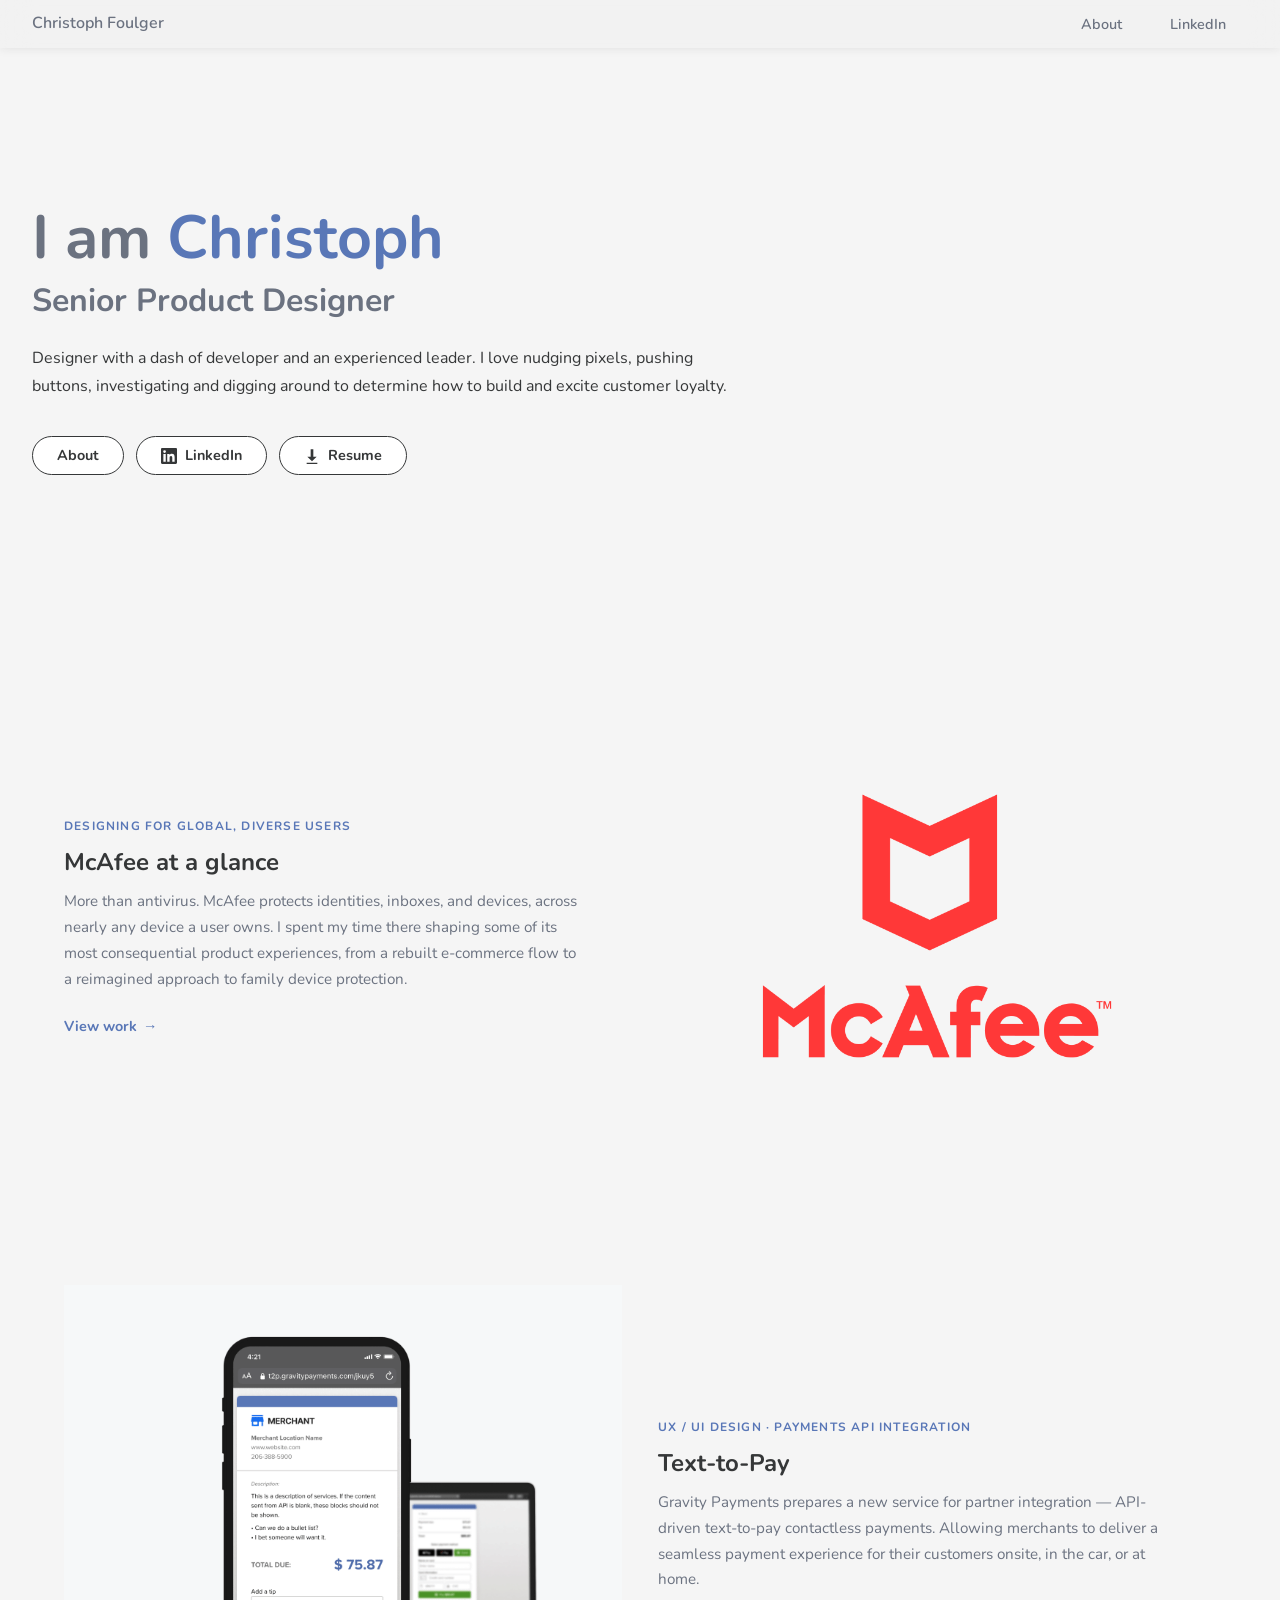
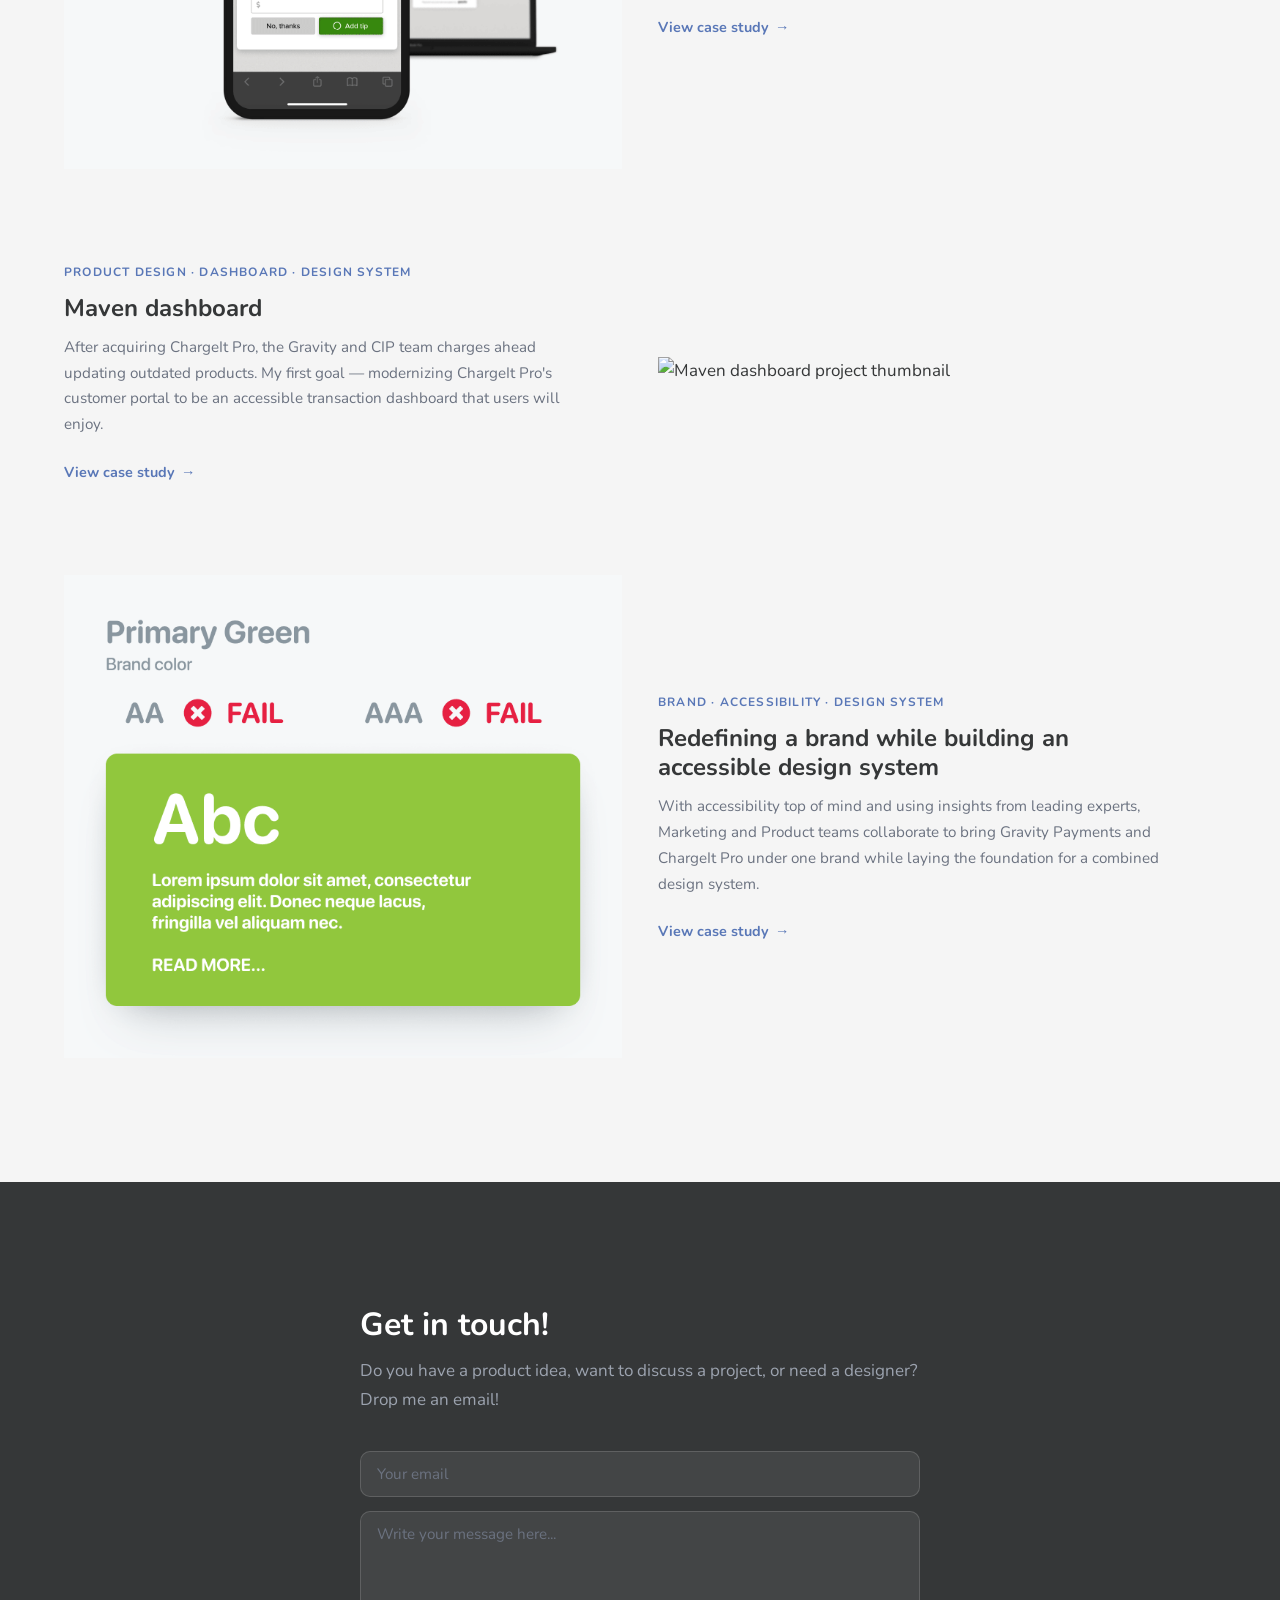
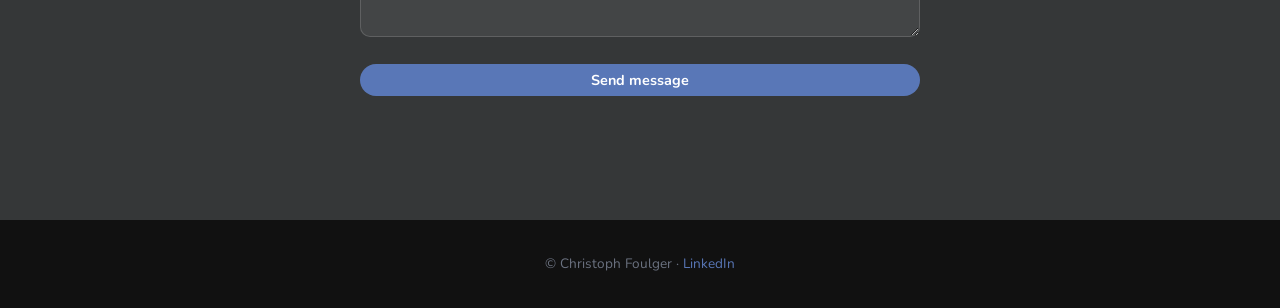
==== index.html @ 6a0bfcf5 "sdfaf" ====
<!DOCTYPE html>
<html lang="en">
<head>
  <meta charset="UTF-8" />
  <meta name="viewport" content="width=device-width, initial-scale=1.0" />
  <title>Christoph Foulger — Senior Product Designer</title>
  <meta name="description" content="Portfolio of Christoph Foulger, Senior Product Designer. Designer with a dash of developer and an experienced leader." />
  <meta property="og:type" content="article">
  <meta property="og:title" content="Portfolio of Christoph Foulger, Senior Product Designer.">
  <meta property="og:site_name" content="Christoph Foulger - Senior Product Designer">
  <meta property="og:description" content="Portfolio of Christoph Foulger, Senior Product Designer. Designer with a dash of developer and an experienced leader.">
  <meta property="og:image" content="https://iamchristoph.com/assets/images/open-graph-image.png">
  <meta property="og:url" content="https://iamchristoph.com/text-to-pay.html">
  <meta name="twitter:card" content="summary_large_image">
  <meta name="twitter:title" content="Christoph Foulger - Senior Product Designer">
  <meta name="twitter:description" content="Portfolio of Christoph Foulger, Senior Product Designer. Designer with a dash of developer and an experienced leader.">
  <meta name="twitter:image" content="https://iamchristoph.com/assets/images/open-graph-image.png">
  <link rel="icon" type="image/png" href="favicon.png" sizes="64x64">
  <link rel="apple-touch-icon" href="favicon.png" sizes="180x180">
  <link rel="stylesheet" href="assets/css/style.css?v=1.5" />
</head>
<body>

  <!-- Nav -->
  <nav>
    <div class="nav-inner">
      <a class="nav-logo" href="index.html">Christoph Foulger</a>
      <div class="nav-links">
        <a href="about.html">About</a>
        <a href="https://www.linkedin.com/in/christophfoulger/" target="_blank">LinkedIn</a>
      </div>
    </div>
  </nav>

  <!-- Hero -->
  <section class="hero">
    <h1>I am <span class="highlight">Christoph</span></h1>
    <h2>Senior Product Designer</h2>
    <p>Designer with a dash of developer and an experienced leader. I love nudging pixels, pushing buttons, investigating and digging around to determine how to build and excite customer loyalty.</p>
    <div class="hero-ctas">
      <a href="about.html" class="btn btn-secondary">
        <!-- <svg width="16" height="16" viewBox="0 0 24 24" fill="currentColor"><path d="M16,7 A4,4 0 1,1 8,7 A4,4 0 1,1 16,7 Z M4,22 V18 C4,13.5 7.5,11 12,11 C16.5,11 20,13.5 20,18 V22 Z"/></svg> -->
        About
      </a>
      <a href="https://www.linkedin.com/in/christophfoulger/" target="_blank" class="btn btn-secondary">
        <svg width="16" height="16" viewBox="0 0 24 24" fill="currentColor"><path d="M20.447 20.452h-3.554v-5.569c0-1.328-.027-3.037-1.852-3.037-1.853 0-2.136 1.445-2.136 2.939v5.667H9.351V9h3.414v1.561h.046c.477-.9 1.637-1.85 3.37-1.85 3.601 0 4.267 2.37 4.267 5.455v6.286zM5.337 7.433a2.062 2.062 0 0 1-2.063-2.065 2.064 2.064 0 1 1 2.063 2.065zm1.782 13.019H3.555V9h3.564v11.452zM22.225 0H1.771C.792 0 0 .774 0 1.729v20.542C0 23.227.792 24 1.771 24h20.451C23.2 24 24 23.227 24 22.271V1.729C24 .774 23.2 0 22.222 0h.003z"/></svg>
        LinkedIn
      </a>
      <a href="Christoph_Foulger_Resume.pdf" target="_blank" class="btn btn-secondary hidden">
        <svg width="16" height="16" viewBox="0 0 24 24" fill="currentColor"><path d="M10,2 H14 V13 H19 L12,20 L5,13 H10 Z M4,22 H20 V24 H4 Z"/></svg>
        Resume
      </a>
    </div>
  </section>

  <!-- Projects -->
  <section class="projects-section">
    <div class="projects-grid">

      <!-- Project 0: McAfee at a glance -->
      <a class="project-card reverse" href="at-mcafee.html">
        <div class="project-card-image">
          <img src="assets/images/home/thumb-at-mcafee.png" alt="McAfee at a glance thumbnail" loading="lazy" />
        </div>
        <div class="project-card-body">
          <span class="project-tag">Designing for Global, Diverse Users</span>
          <h3>McAfee at a glance</h3>
          <p>More than antivirus. McAfee protects identities, inboxes, and devices, across nearly any device a user owns. I spent my time there shaping some of its most consequential product experiences, from a rebuilt e-commerce flow to a reimagined approach to family device protection.</p>
          <span class="project-link">View work</span>
        </div>
      </a>

      <!-- Project 1: Text-to-Pay -->
      <a class="project-card" href="text-to-pay.html">
        <div class="project-card-image">
          <img src="assets/images/home/thumb-text-to-pay.gif" alt="Text-to-Pay project thumbnail" loading="lazy" />
        </div>
        <div class="project-card-body">
          <span class="project-tag">UX / UI Design · Payments API Integration</span>
          <h3>Text-to-Pay</h3>
          <p>Gravity Payments prepares a new service for partner integration — API-driven text-to-pay contactless payments. Allowing merchants to deliver a seamless payment experience for their customers onsite, in the car, or at home.</p>
          <span class="project-link">View case study</span>
        </div>
      </a>

      <!-- Project 2: Maven dashboard -->
      <a class="project-card reverse" href="maven.html">
        <div class="project-card-image">
          <img src="assets/images/home/thumb-maven.gif" alt="Maven dashboard project thumbnail" loading="lazy" />
        </div>
        <div class="project-card-body">
          <span class="project-tag">Product Design · Dashboard · Design System</span>
          <h3>Maven dashboard</h3>
          <p>After acquiring ChargeIt Pro, the Gravity and CIP team charges ahead updating outdated products. My first goal — modernizing ChargeIt Pro's customer portal to be an accessible transaction dashboard that users will enjoy.</p>
          <span class="project-link">View case study</span>
        </div>
      </a>

      <!-- Project 3: Redefining a brand -->
      <a class="project-card" href="brand.html">
        <div class="project-card-image">
          <img src="assets/images/home/thumb-brand.gif" alt="Brand and design system project thumbnail" loading="lazy" />
        </div>
        <div class="project-card-body">
          <span class="project-tag">Brand · Accessibility · Design System</span>
          <h3>Redefining a brand while building an accessible design system</h3>
          <p>With accessibility top of mind and using insights from leading experts, Marketing and Product teams collaborate to bring Gravity Payments and ChargeIt Pro under one brand while laying the foundation for a combined design system.</p>
          <span class="project-link">View case study</span>
        </div>
      </a>

    </div>
  </section>

  <!-- Contact -->
  <section class="contact-section">
    <div class="contact-inner">
      <h2>Get in touch!</h2>
      <p>Do you have a product idea, want to discuss a project, or need a designer? Drop me an email!</p>
      <form class="contact-form" action="https://formspree.io/f/xeevgpro" method="POST">
        <label>
          <input type="email" name="email" placeholder="Your email" required>
        </label>
        <label>
          <textarea name="message" placeholder="Write your message here..." rows="5" required></textarea>
        </label>
        <button type="submit" class="btn btn-primary full-width">Send message</button>
      </form>
    </div>
  </section>

  <!-- Footer -->
  <footer>
    <p>© Christoph Foulger · <a href="https://www.linkedin.com/in/christophfoulger/" target="_blank">LinkedIn</a></p>
  </footer>

  <script src="assets/zoom.js"></script>
</body>
</html>
---- assets/css/style.css ----
/* ============================================
   Christoph Foulger — Portfolio Static Site
   Clean custom design for GitHub Pages
   ============================================ */

/* --- Google Fonts --- */
@import url('https://fonts.googleapis.com/css2?family=Nunito:wght@300;400;600;700;800&family=PT+Serif:ital,wght@0,400;0,700;1,400&display=swap');

/* --- CSS Variables --- */
:root {
  --blue: #5977B7;
  --blue-dark: #3d5a98;
  --text: #353738;
  --text-light: #6b7280;
  --bg: #f0f0f0aa;
  --white: #ffffff;
  --border: #e5e7eb;
  --card-bg: #f6f8f9;
  --heading-font: 'Nunito', sans-serif;
  --body-font: 'Nunito', 'SF Pro Rounded', sans-serif;
  --max-width: 1280px;
  --section-gap: 124px;
  --radius: 12px;
}

/* --- Reset & Base --- */
*, *::before, *::after { box-sizing: border-box; margin: 0; padding: 0; }

html { scroll-behavior: smooth; }

body {
  font-family: var(--body-font);
  color: var(--text);
  background: var(--bg);
  font-size: 17px;
  line-height: 1.7;
}

img { max-width: 100%; height: auto; display: block; }
a { color: var(--blue); text-decoration: none; }
a:hover { text-decoration: underline; }
.no-word-break { white-space: nowrap; }

/* --- Typography --- */
h1, h2, h3, h4, h5 {
  font-family: var(--heading-font);
  font-weight: 700;
  line-height: 1.2;
  color: var(--text-light);
}

/* --- Layout --- */
.container {
  max-width: var(--max-width);
  margin: 0 auto;
  padding: 0 32px;
}

/* --- Nav --- */
nav {
  position: sticky;
  top: 0;
  z-index: 100;
  background: var(--bg);
  backdrop-filter: blur(16px);
  padding: 0 32px;
  box-shadow: 0 0 10px 0 rgb(42 42 42 / 0.1);
}
.nav-inner {
  max-width: var(--max-width);
  margin: 0 auto;
  display: flex;
  align-items: center;
  justify-content: space-between;
  height: 48px;
}
.nav-logo {
  font-family: var(--heading-font);
  font-weight: 600;
  font-size: 1rem;
  color: var(--text-light);
}
.nav-logo span { color: var(--blue); }
.nav-links { display: flex; align-items: center; gap: 4px; }
.nav-links a {
  align-items: center;
  font-family: var(--heading-font);
  font-size: 0.9rem;
  font-weight: 600;
  color: var(--text-light);
  padding: 6px 22px;
  border-radius: 99px;
  transition: color 0.2s, background 0.2s;
}
.nav-links a:hover { color: var(--white); background: var(--blue); text-decoration: none; }
.nav-links a.active { color: var(--blue); }
.nav-links a.active:hover { color: var(--white); }
.nav-links a.btn-outline {
  border: 1px solid var(--blue);
  color: var(--blue);
  border-radius: 99px;
  padding: 5px 16px;
}
.nav-links a.btn-outline:hover { background: var(--blue); color: var(--white); }


/* --- Hero Section (Home) --- */
.hero {
  padding: 156px 32px;
  max-width: var(--max-width);
  margin: 0 auto;
}
.hero-eyebrow {
  font-family: var(--heading-font);
  font-size: 1rem;
  font-weight: 700;
  color: var(--blue);
  text-transform: uppercase;
  margin-bottom: 16px;
}
.hero h1 {
  font-size: clamp(2.4rem, 5vw, 3.8rem);
  font-weight: 700;
  color: var(--text-light);
  margin-bottom: 8px;
  line-height: 1.15;
}
.hero h1 .highlight { color: var(--blue); }
.hero h2 {
  font-size: clamp(1.4rem, 3vw, 2rem);
  font-weight: 700;
  color: var(--text-light);
  margin-bottom: 24px;
}
.hero .subtitle {
  font-size: 1rem;
  font-weight: 300;
  color: var(--text-light);
  max-width: 720px;
  line-height: 1.75;
  margin-bottom: 36px;
}
.hero p {
  font-size: 1rem;
  color: var(--text);
  max-width: 720px;
  line-height: 1.75;
  margin-bottom: 36px;
}
.hero-ctas { display: flex; align-items: center; gap: 12px; flex-wrap: wrap; }
.btn {
  display: inline-flex;
  align-items: center;
  gap: 8px;
  font-family: var(--heading-font);
  font-weight: 700;
  font-size: 0.9rem;
  padding: 6px 24px;
  border-radius: 99px;
  transition: all 0.2s;
  text-decoration: none;
  cursor: pointer;
}
button.btn { border: none; }
.btn-primary { background: var(--blue); color: white; }
.btn-primary:hover { background: var(--blue-dark); color: white; text-decoration: none; }
.btn-secondary {
  border: 1px solid var(--text);
  color: var(--text);
  background: var(--white);
}
.btn-secondary:hover { background: var(--blue); border-color: var(--blue); color: white; text-decoration: none; }
.full-width { min-width: 100%; justify-content: center; }

/* --- Project Cards (Home) --- */
.projects-section { padding: 0 32px var(--section-gap); }
.projects-grid {
  max-width: var(--max-width);
  margin: 0 auto;
  padding: 0 32px;
  display: flex;
  flex-direction: column;
  gap: 64px;
}
.project-card {
  display: grid;
  grid-template-columns: 1fr 1fr;
  gap: 36px;
  align-items: center;
  text-decoration: none;
  color: inherit;
}
.project-card:hover {
  text-decoration: none;
}
.project-card.reverse { direction: rtl; }
.project-card.reverse > * { direction: ltr; }
.project-card-image { overflow: hidden; }
.project-card-image img {
  width: 100%;
  height: 100%;
  max-width: 600px;
  object-fit: cover;
  transition: transform 0.4s;
}
.project-card:hover .project-card-image img { transform: scale(1.07); }
.project-card-body { 
  padding: 24px 40px 24px 0;
  min-height: 100%;
  align-content: center;
}
.project-tag {
  display: inline-block;
  font-family: var(--heading-font);
  font-size: 0.75rem;
  font-weight: 700;
  letter-spacing: 0.1em;
  text-transform: uppercase;
  color: var(--blue);
  margin-bottom: 12px;
}
.project-card-body h3 {
  font-size: 1.5rem;
  margin-bottom: 12px;
  color: var(--text);
}
.project-card-body p {
  color: var(--text-light);
  font-size: 0.95rem;
  line-height: 1.7;
  margin-bottom: 20px;
}
.project-link {
  font-family: var(--heading-font);
  font-size: 0.9rem;
  font-weight: 700;
  color: var(--blue);
  display: inline-flex;
  align-items: center;
  gap: 6px;
}
.project-link::after { content: '→'; }


/* --- Contact Section (Home) --- */
.contact-section {
  background: var(--text);
  color: white;
  padding: var(--section-gap) 32px;
}
.contact-inner {
  max-width: 560px;
  margin: 0 auto;
}
.contact-inner h2 {
  font-family: var(--heading-font);
  font-size: 2rem;
  color: white;
  margin-bottom: 12px;
}
.contact-inner p { color: #9ca3af; margin-bottom: 36px; }
.contact-form { display: flex; flex-direction: column; gap: 14px; text-align: left; }
.contact-form input,
.contact-form textarea {
  width: 100%;
  padding: 12px 16px;
  background: rgba(255,255,255,0.07);
  border: 1.5px solid rgba(255,255,255,0.15);
  border-radius: 10px;
  color: white;
  font-family: var(--body-font);
  font-size: 0.95rem;
  transition: border-color 0.2s;
}
.contact-form input::placeholder,
.contact-form textarea::placeholder { color: #6b7280; }
.contact-form input:focus,
.contact-form textarea:focus {
  outline: none;
  border-color: var(--blue);
}
.contact-form textarea { resize: vertical; min-height: 120px; }
.contact-form .btn-primary { align-self: flex-start; margin-top: 4px; }

/* --- Footer --- */
footer {
  background: #111;
  padding: 32px;
  text-align: center;
}
footer p {
  font-family: var(--heading-font);
  font-size: 0.85rem;
  color: #6b7280;
}
footer a { color: var(--blue); }

/* --- About Page --- */
.about-hero {
  padding: 64px 32px 64px;
  max-width: var(--max-width);
  margin: 0 auto;
  display: grid;
  grid-template-columns: 1fr 3fr;
  gap: 24px;
  align-items: start;
}
.about-avatar img {
  width: 200px;
  height: 200px;
  border-radius: 16px;
  object-fit: cover;
}
.about-content h1 {
  font-size: clamp(2rem, 4vw, 3rem);
  font-weight: 700;
  margin-bottom: 8px;
}
.about-content h1 .highlight { color: var(--blue); }
.about-content h2 {
  font-size: 1.3rem;
  font-weight: 700;
  color: var(--text-light);
  margin-bottom: 24px;
}
.about-content p {
  color: var(--text);
  margin-bottom: 16px;
  font-size: 1rem;
}
.about-ctas { display: flex; gap: 12px; margin-top: 28px; flex-wrap: wrap; }
.about-ul {
  list-style: none;
}
.about-ul li { 
  padding: 8px 0; 
  border-bottom: 1px solid var(--border); 
  font-size: 0.95rem; 
  color: var(--text);
}
.about-ul li:last-of-type { 
  border-bottom: none;
}



/* --- Case Study / Project Pages --- */
.case-hero {
  padding: 80px 32px 60px;
  overflow: hidden;
  background-position: 50%;
  background-size: cover;
  background-color: var(--text);
}
.light.case-hero {
  background-color: var(--bg);
}
.case-hero-inner {
  max-width: var(--max-width);
  margin: 0 auto;
}
.breadcrumb {
  font-family: var(--heading-font);
  font-size: 0.85rem;
  color: var(--white);
  margin-bottom: 24px;
}
.light .breadcrumb {
  color: var(--text);
}
.breadcrumb a { color: var(--white); }
.light .breadcrumb a { color: var(--text); }
.breadcrumb a:hover { color: var(--blue); }
.breadcrumb span { margin: 0 6px; }
.case-hero h1 {
  font-size: clamp(2rem, 4vw, 3rem);
  font-weight: 700;
  color: var(--blue);
  max-width: 600px;
  margin-bottom: 16px;
}
.case-hero h1.white {
  color: var(--blue);
}
.case-hero .subtitle {
  font-size: 1.15rem;
  font-weight: 300;
  color: var(--white);
  max-width: 600px;
  line-height: 1.75;
  margin-bottom: 72px;
}
.light.case-hero .subtitle {
  color: var(--text);
}
.case-meta {
  display: grid;
  grid-template-columns: repeat(auto-fit, minmax(160px, 1fr));
  max-width: 900px;
  gap: 20px;
  padding: 28px;
  margin-top: 36px;
  background: var(--bg);
  backdrop-filter: blur(16px);
  border: 1px solid var(--border);
  border-radius: 12px;
  box-shadow: 0 2px 16px rgba(0, 0, 0, 0.06);
}
.meta-item label {
  display: block;
  font-family: var(--heading-font);
  font-size: 0.72rem;
  font-weight: 700;
  letter-spacing: 0.1em;
  text-transform: uppercase;
  color: var(--blue);
  margin-bottom: 4px;
}
.meta-item p {
  font-size: 0.9rem;
  color: var(--text);
  line-height: 1.5;
}

/* --- Case Study Body --- */
.case-body {
  max-width: var(--max-width);
  margin: 0 auto;
  padding: 64px 32px 32px;
  background-color: var(--white);
}
.case-section { margin-bottom: var(--section-gap); }
.section-label {
  display: inline-block;
  font-family: var(--heading-font);
  font-size: 1.5rem;
  font-weight: 700;
  letter-spacing: 0.05em;
  line-height: 1.625;
  text-transform: uppercase;
  color: var(--blue);
  margin-bottom: 36px;
  border-bottom: 3px solid var(--blue);
}
.section-label.small {
  font-size: 1.25rem;
  letter-spacing: 0;
}
.case-section h2 {
  font-size: 1.6rem;
  color: var(--text);
  margin-bottom: 16px;
}
.case-section h3 {
  font-size: 1.25rem;
  margin-bottom: 12px;
  color: var(--text);
}
.case-section p {
  color: var(--text);
  margin-bottom: 16px;
  max-width: 960px;
  font-size: 1rem;
  line-height: 1.5;
}
.case-section p.caption {
  font-size: .8rem;
  text-align: center;
  margin-top: 12px;
}
.case-section ul, .case-section ol {
  margin: 0 0 16px 20px;
  max-width: 960px;
  color: var(--text);
  font-size: 1rem;
  line-height: 1.5;
}
.case-section ul li, .case-section ol li { margin-bottom: 6px; }


/* --- Process steps + Outcome stats --- */
.process-steps, .stats-row {
  display: flex;
  margin: 16px 0;
  border: 1px solid var(--border);
  border-radius: 10px;
  box-shadow: 0 2px 16px rgba(0, 0, 0, 0.06);
  overflow: hidden;
}
.process-step, .stat-item {
  flex: 1;
  min-width: 100px;
  text-align: center;
  padding: 24px 12px;
  background: var(--bg);
  font-family: var(--heading-font);
  font-size: 0.85rem;
  font-weight: 700;
  color: var(--text);
}
.process-step {
  border-right: 2px solid var(--border);
}
.process-step .step-num, .stat-item .stat-number {
 font-family: var(--heading-font);
 font-size: 1.6rem;
 font-weight: 900;
 color: var(--blue);
 display: block;
 line-height: 1;
 margin-bottom: 8px;
}
.process-step .process-label, .stat-item .stat-label {
 color: var(--text-light);
 font-family: var(--heading-font);
}
.process-step:last-child { border-right: none; }
.process-step.active { background: var(--blue); color: white; }
.process-step.active .step-num { color: rgba(255,255,255,0.7); }

/* --- Next projects (footer nav in case studies) --- */
.more-work {
  background: var(--white);
  border-top: 1px solid var(--border);
  padding: 32px;
}
.more-work-inner {
  max-width: var(--max-width);
  margin: 0 auto;
}
.more-work h2 {
  font-family: var(--heading-font);
  font-size: 1rem;
  letter-spacing: 0.1rem;
  text-transform: uppercase;
  color: var(--text-light);
  margin-bottom: 24px;
}
.more-work-links {
  display: flex;
  gap: 16px;
  flex-wrap: wrap;
}
.more-work-links a {
  font-family: var(--heading-font);
  font-weight: 700;
  font-size: 1rem;
  color: var(--blue);
  padding: 12px 24px;
  border: 1px solid var(--blue);
  border-radius: 99px;
  transition: all 0.2s;
}
.more-work-links a:hover { background: var(--blue); color: white; text-decoration: none; }

/* --- Highlight box --- */
.highlight-box {
  position: relative;
  background: #e8f4ff;
  border-left: 8px solid var(--blue);
  padding: 20px 24px 20px 64px; /* room for the icon on the left */
  border-radius: 0 8px 8px 0;
  margin: 24px 0;
}
.highlight-box p { color: var(--text); margin: 0; }

.highlight-box::before {
  content: "";
  position: absolute;
  top: 20px;
  left: 24px;
  width: 24px;
  height: 24px;
  background-color: var(--blue);
  -webkit-mask-image: url("data:image/svg+xml,%3Csvg xmlns='http://www.w3.org/2000/svg' viewBox='0 0 24 24'%3E%3Cpath fill-rule='evenodd' d='M1,12 A11,11 0 1,0 23,12 A11,11 0 1,0 1,12 Z M10.5,6.75 A1.5,1.5 0 1,0 13.5,6.75 A1.5,1.5 0 1,0 10.5,6.75 Z M10.75,10 H13.25 V17 H10.75 Z'/%3E%3C/svg%3E");
  mask-image: url("data:image/svg+xml,%3Csvg xmlns='http://www.w3.org/2000/svg' viewBox='0 0 24 24'%3E%3Cpath fill-rule='evenodd' d='M1,12 A11,11 0 1,0 23,12 A11,11 0 1,0 1,12 Z M10.5,6.75 A1.5,1.5 0 1,0 13.5,6.75 A1.5,1.5 0 1,0 10.5,6.75 Z M10.75,10 H13.25 V17 H10.75 Z'/%3E%3C/svg%3E");
  -webkit-mask-repeat: no-repeat;
  mask-repeat: no-repeat;
  -webkit-mask-size: contain;
  mask-size: contain;
}

/* --- Image layouts in case studies --- */
img { max-width: 100%; }
img.wide { 
  box-shadow: none; 
  width: 100vw;
  position: relative;
  left: 50%;
  right: 50%;
  margin-left: -50vw;
  margin-right: -50vw;
  max-width: none; 
  object-fit: cover;
}
img.shadow { box-shadow: 0 4px 24px rgba(0,0,0,0.2); }
img.rounded {
  border-radius: var(--radius);
  overflow: hidden;
}
img.border {
  border: 2px solid var(--text-light);
}
img + .case-section {
  margin-top: var(--section-gap);
}
.two-col-text-img.img-first img { order: -1; }
.two-col-text-img.img-first div { align-content: center; }
.img-grid {
  display: grid;
  gap: 12px;
  margin: 32px 0;
}
.img-grid-2 { grid-template-columns: 1fr 1fr; }
.img-grid-3 { grid-template-columns: 1fr 1fr 1fr 1fr 1fr 1fr; }
.img-scrollable { 
  max-height: 300px;
  border-radius: 12px;
  border: 2px solid var(--text-light);
  box-shadow: 0 4px 24px rgba(0, 0, 0, 0.08);
  overflow-y: scroll;
}

/* --- Two-column text + image layout --- */
.two-col-text-img {
  display: grid;
  grid-template-columns: 1fr 1fr;
  gap: 96px;
  margin: 32px 0 24px;
}
.two-col-text-img img {
  overflow: hidden;
  width: 100%;
}
.two-col-text-img div{
  height: 100%;
  align-content: start;
}
.two-col-text-img h3:first-child,
.two-col-text-img .col-text > h3:first-child { margin-top: 0; }
.two-col-text-img p:last-child,
.two-col-text-img ul:last-child, .two-col-text-img ol:last-child { margin-bottom: 0; }
.two-col-text-img + .two-col-text-img, .img-grid + .two-col-text-img { margin-top: var(--section-gap)}
.section-label + .two-col-text-img { margin-top: 16px; }


/* --- Responsive --- */
@media (max-width: 768px) {
  .hidden {
    display: none;
  }
  .two-col-text-img {
    grid-template-columns: 1fr;
  }
  .two-col-text-img.img-first img { order: 2; }

  .hero { padding: 60px 20px 48px; }
  .projects-section { padding: 0 20px 60px; }

  .project-card {
    grid-template-columns: 1fr;
  }
  .project-card.reverse { direction: ltr; }
  .project-card-body { padding: 24px !important; }

  .about-hero {
    grid-template-columns: 1fr;
    padding: 60px 20px 40px;
    gap: 32px;
  }
  .about-avatar img { width: 140px; height: 140px; }

  .case-meta { grid-template-columns: 1fr 1fr; }
  .img-grid-2, .img-grid-3 { grid-template-columns: 1fr; }
  .stats-row { grid-template-columns: 1fr 1fr; }

  .case-body { padding: 40px 20px; }
  .case-hero { padding: 60px 20px 40px; }
  .case-hero { background-image: none !important; }

  .contact-section { padding: 60px 20px; }
  nav { padding: 0 20px; }
  .container { padding: 0 20px; }

  .process-steps { flex-wrap: wrap; }
  .process-step { flex: 0 0 calc(50% - 1px); border-right: 1px solid var(--border); }
}

@media (max-width: 480px) {
  .hero h1 { font-size: 2rem; }
  .hero h2 { font-size: 1.2rem; }
  .case-hero h1 { font-size: 1.8rem; }
  .stats-row { grid-template-columns: 1fr; }
  .nav-links a:not(.btn-outline) { display: none; }
}


/* ---------------------------------------------------------------
   Zoom lightbox styles
   Drop this file in and link it, then add class="zoom" to any <img>.
   Add class="zoom-full" as well on images that should open at full
   90% viewport width with vertical scrolling, instead of the default
   fit-on-screen behavior.
   Selectors are scoped to img.zoom / .zoomjs-* on purpose so they
   won't collide with existing rules elsewhere on the page.
--------------------------------------------------------------- */

img.zoom {
  cursor: url("data:image/svg+xml,%3Csvg xmlns='http://www.w3.org/2000/svg' width='48' height='48' viewBox='0 0 48 48'%3E%3Ccircle cx='24' cy='24' r='23' fill='gray' fill-opacity='0.5'/%3E%3Ccircle cx='20' cy='20' r='9' fill='none' stroke='white' stroke-width='3'/%3E%3Cline x1='26' y1='26' x2='34' y2='34' stroke='white' stroke-width='3' stroke-linecap='round'/%3E%3C/svg%3E") 20 20, zoom-in;
  transition: transform 0.2s ease;
}
img.zoom:hover {
  transform: scale(1.03);
}
img.zoom:focus-visible {
  outline: 2px solid #5ecfc0;
  outline-offset: 2px;
}

div.zoomjs-overlay {
  box-sizing: border-box;
  position: fixed;
  inset: 0;
  margin: 0;
  padding: 40px 0;
  border: none;
  background: rgba(4, 14, 14, 0.94);
  display: flex;
  align-items: flex-start;
  justify-content: center;
  overflow-y: auto;
  opacity: 0;
  visibility: hidden;
  transition: opacity 0.25s ease;
  z-index: 9999;
  cursor: url("data:image/svg+xml,%3Csvg xmlns='http://www.w3.org/2000/svg' width='48' height='48' viewBox='0 0 48 48'%3E%3Ccircle cx='24' cy='24' r='23' fill='gray' fill-opacity='0.5'/%3E%3Ccircle cx='20' cy='20' r='9' fill='none' stroke='white' stroke-width='3'/%3E%3Cline x1='26' y1='26' x2='34' y2='34' stroke='white' stroke-width='3' stroke-linecap='round'/%3E%3Cline x1='16' y1='20' x2='24' y2='20' stroke='white' stroke-width='2.5' stroke-linecap='round'/%3E%3C/svg%3E") 20 20, zoom-out;
}
div.zoomjs-overlay.zoomjs-open {
  opacity: 1;
  visibility: visible;
}

img.zoomjs-overlay-img {
  box-sizing: border-box;
  width: 90vw;
  height: 90vh;
  object-fit: contain;
  margin: auto;
  padding: 0;
  border: none;
  border-radius: 4px;
  box-shadow: 0 20px 60px rgba(0, 0, 0, 0.5);
  transform: scale(0.96);
  transition: transform 0.25s ease;
}
div.zoomjs-overlay.zoomjs-open img.zoomjs-overlay-img {
  transform: scale(1);
}

/* Full-width, scrollable variant — only when the source <img> also had class="zoom-full" */
img.zoomjs-overlay-img.zoomjs-full {
  width: 90vw;
  height: auto;
}

button.zoomjs-nav {
  box-sizing: border-box;
  position: absolute;
  top: 50%;
  transform: translateY(-50%);
  width: 48px;
  height: 48px;
  margin: 0;
  padding: 0;
  border: none;
  border-radius: 50%;
  background: rgba(255, 255, 255, 0.08);
  color: #eaf5f3;
  font-family: inherit;
  font-size: 1.7rem;
  line-height: 1;
  cursor: pointer;
  display: flex;
  align-items: center;
  justify-content: center;
  transition: background 0.15s ease;
}
button.zoomjs-nav:hover {
  background: rgba(255, 255, 255, 0.18);
}
button.zoomjs-nav:focus-visible {
  outline: 2px solid #5ecfc0;
  outline-offset: 2px;
}
button.zoomjs-nav.zoomjs-prev { left: 16px; }
button.zoomjs-nav.zoomjs-next { right: 16px; }

div.zoomjs-counter {
  box-sizing: border-box;
  position: absolute;
  bottom: 20px;
  left: 50%;
  transform: translateX(-50%);
  margin: 0;
  padding: 0;
  border: none;
  color: #8fb5af;
  font-size: 0.85rem;
  letter-spacing: 0.02em;
}

@media (max-width: 480px) {
  button.zoomjs-nav.zoomjs-prev,
  button.zoomjs-nav.zoomjs-next {
    width: 40px;
    height: 40px;
    font-size: 1.4rem;
  }
  button.zoomjs-nav.zoomjs-prev { left: 8px; }
  button.zoomjs-nav.zoomjs-next { right: 8px; }
}

@media (prefers-reduced-motion: reduce) {
  img.zoom,
  div.zoomjs-overlay,
  img.zoomjs-overlay-img {
    transition: none;
  }
}
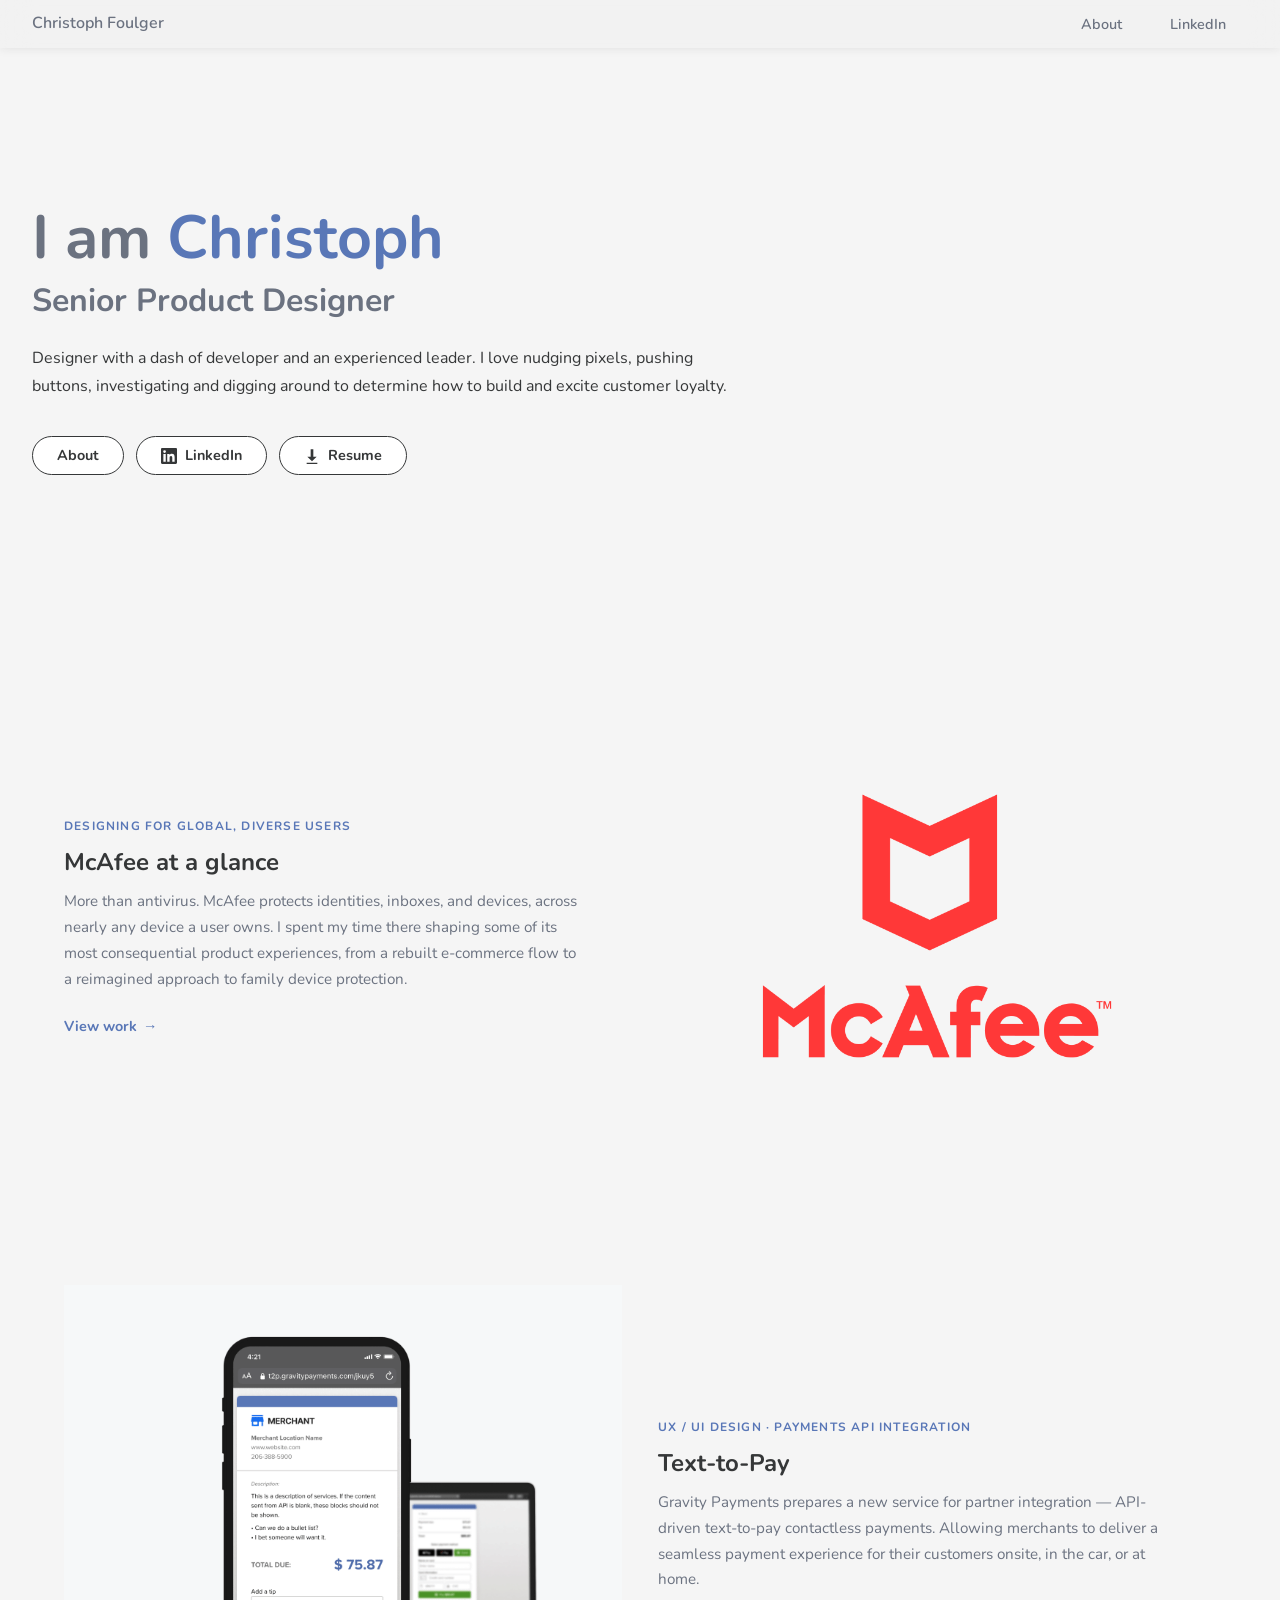
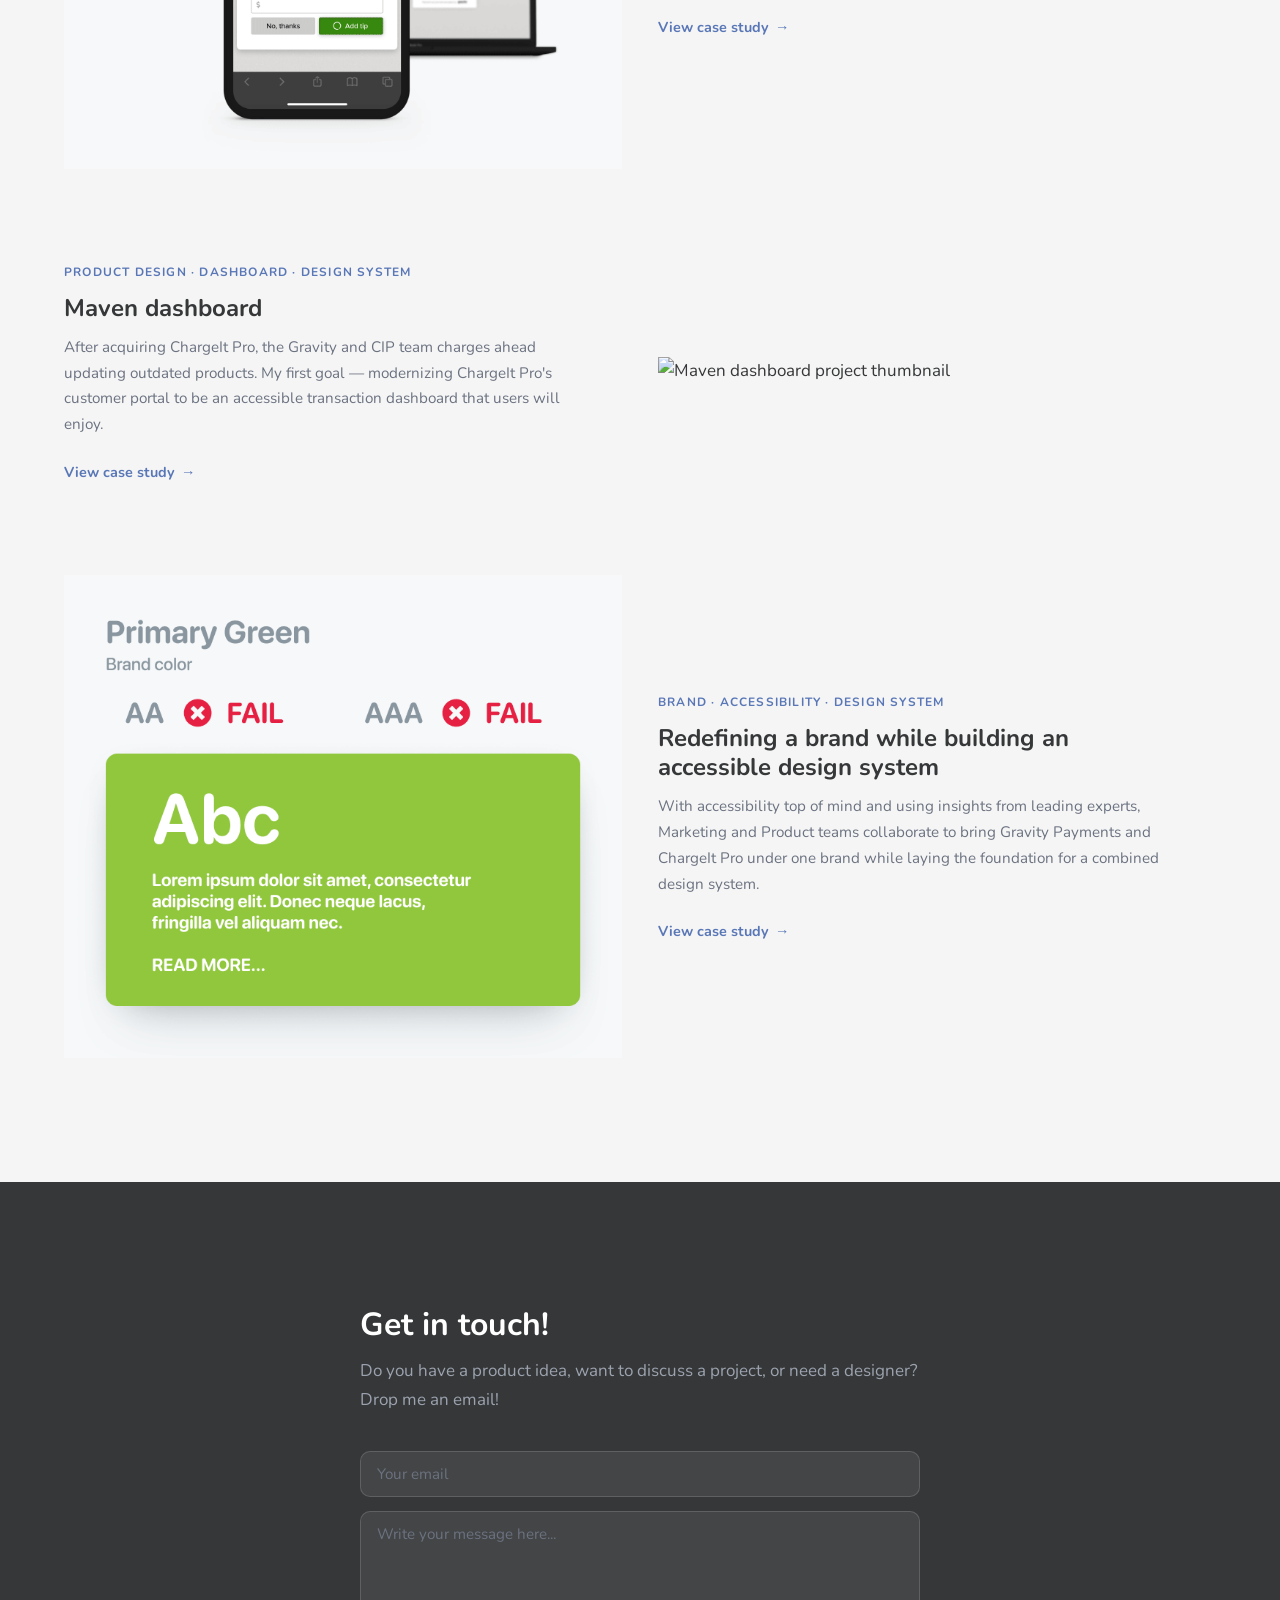
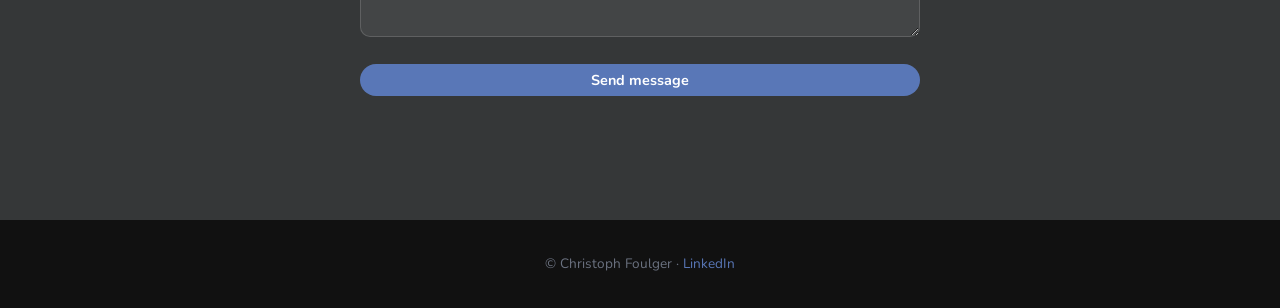
==== commit a76d9d1a: "trying to remove the html from the url" ====
--- a/index.html
+++ b/index.html
@@ -26,7 +26,7 @@
     <div class="nav-inner">
       <a class="nav-logo" href="index.html">Christoph Foulger</a>
       <div class="nav-links">
-        <a href="about.html">About</a>
+        <a href="about">About</a>
         <a href="https://www.linkedin.com/in/christophfoulger/" target="_blank">LinkedIn</a>
       </div>
     </div>
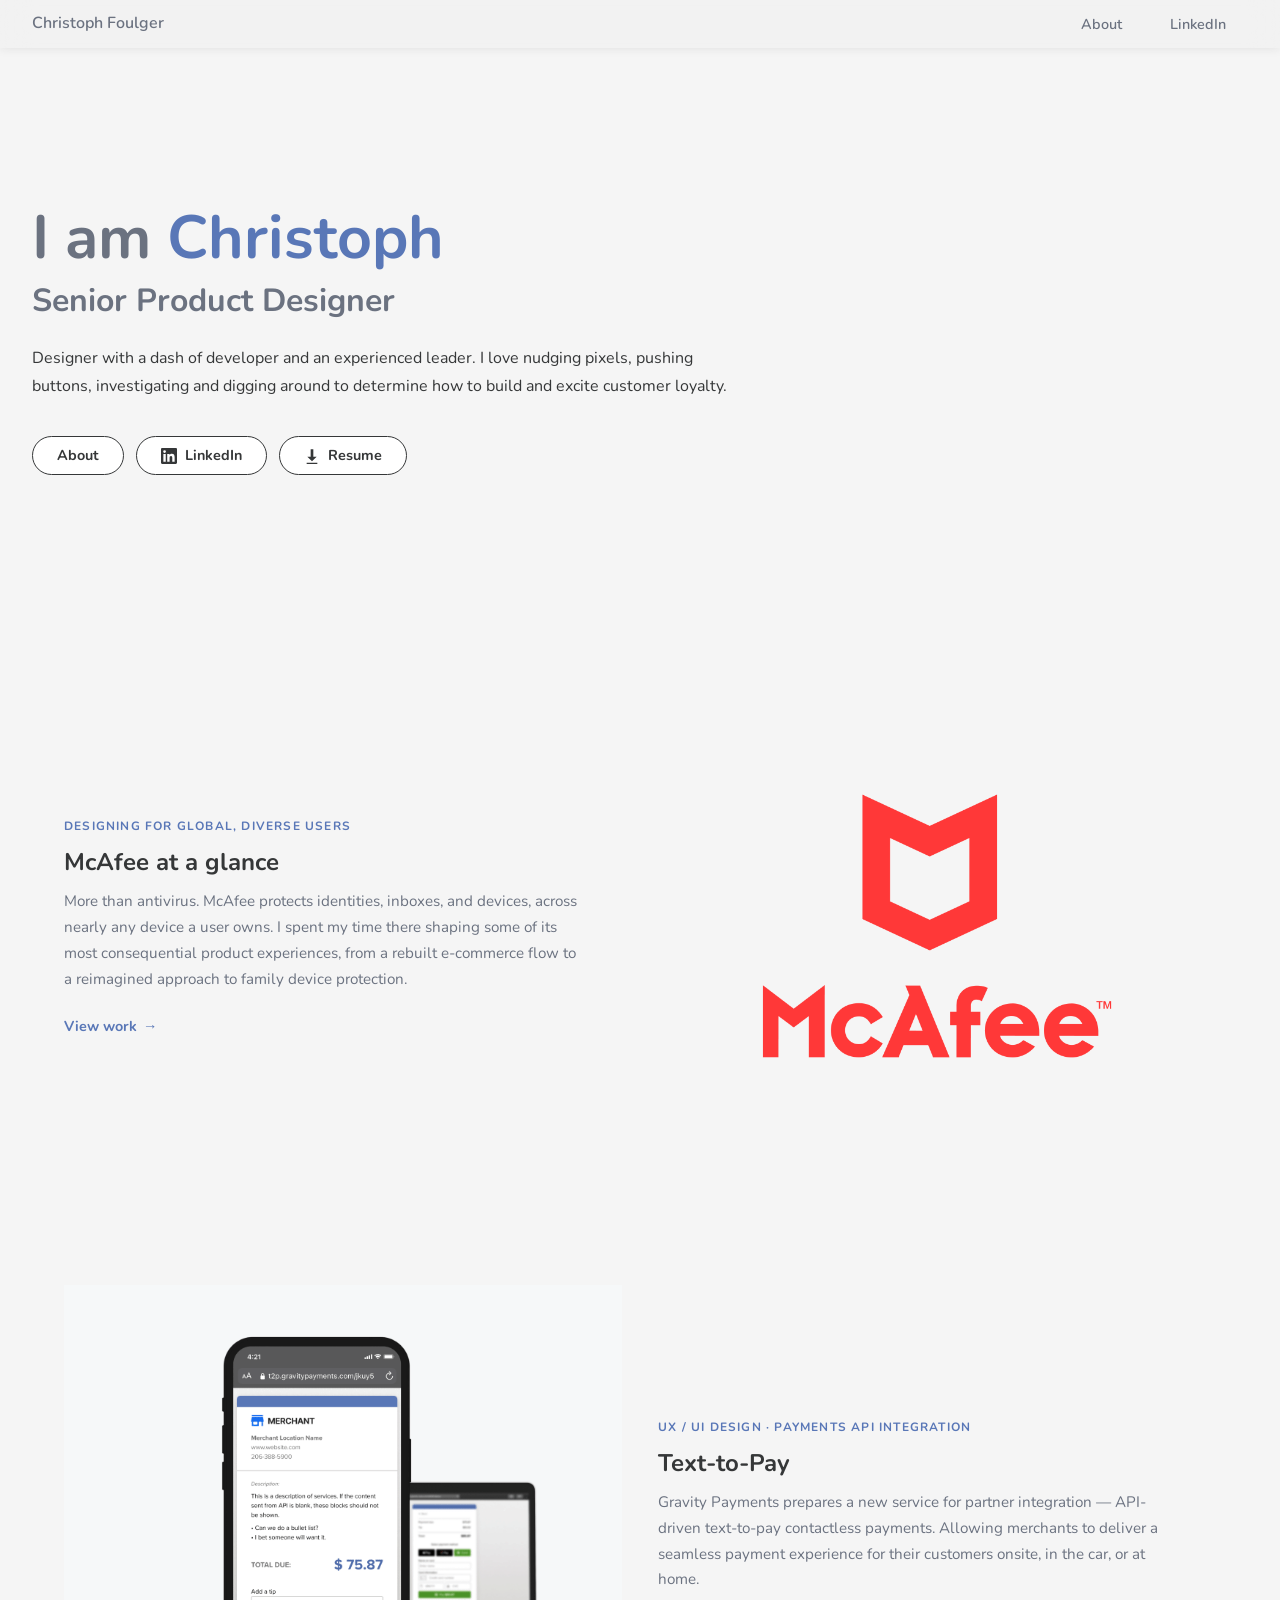
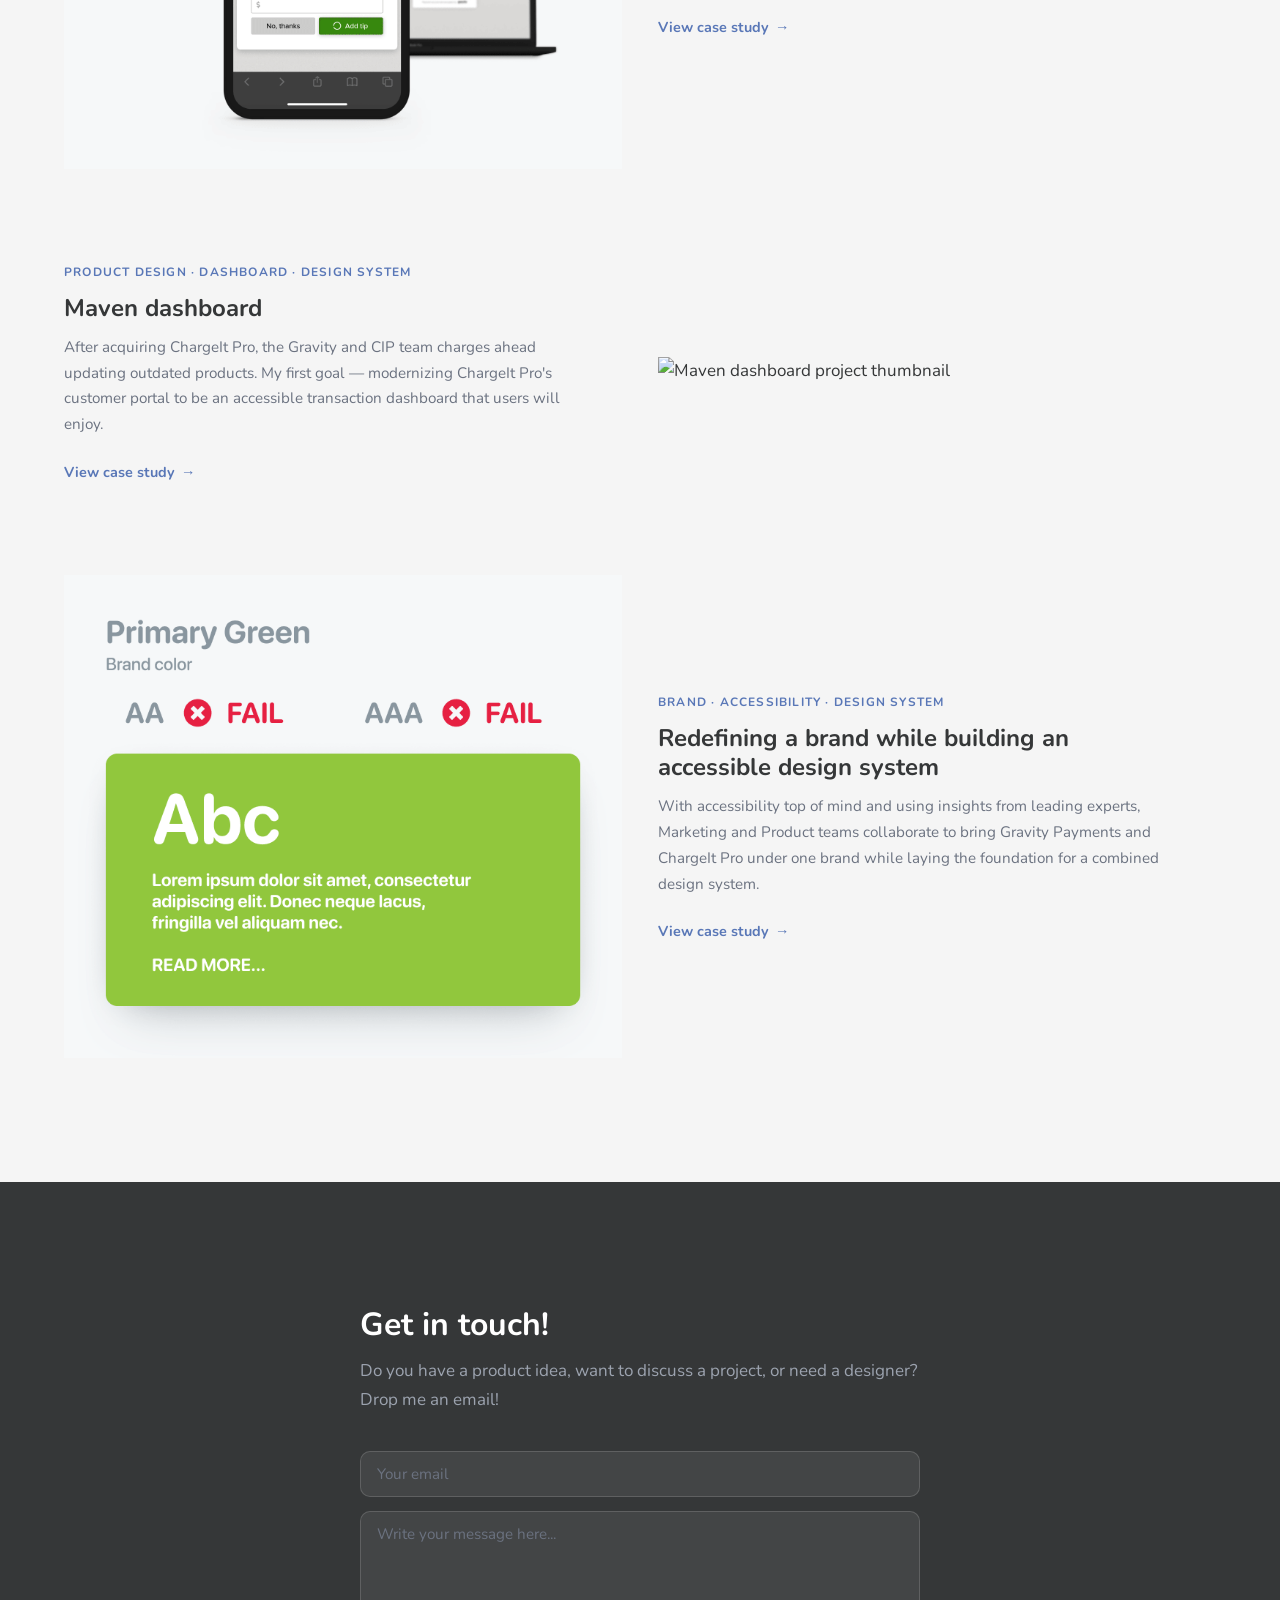
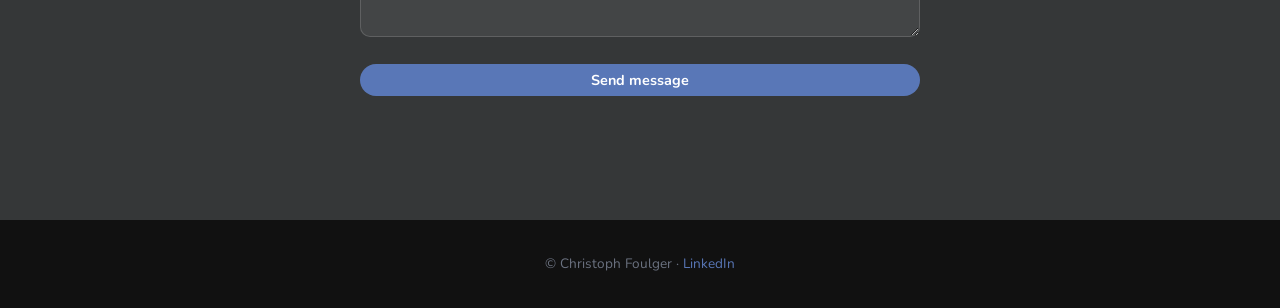
==== commit 9bce7181: "updating index and about links to remove html" ====
--- a/index.html
+++ b/index.html
@@ -24,7 +24,7 @@
   <!-- Nav -->
   <nav>
     <div class="nav-inner">
-      <a class="nav-logo" href="index.html">Christoph Foulger</a>
+      <a class="nav-logo" href="/">Christoph Foulger</a>
       <div class="nav-links">
         <a href="about">About</a>
         <a href="https://www.linkedin.com/in/christophfoulger/" target="_blank">LinkedIn</a>
@@ -38,7 +38,7 @@
     <h2>Senior Product Designer</h2>
     <p>Designer with a dash of developer and an experienced leader. I love nudging pixels, pushing buttons, investigating and digging around to determine how to build and excite customer loyalty.</p>
     <div class="hero-ctas">
-      <a href="about.html" class="btn btn-secondary">
+      <a href="about" class="btn btn-secondary">
         <!-- <svg width="16" height="16" viewBox="0 0 24 24" fill="currentColor"><path d="M16,7 A4,4 0 1,1 8,7 A4,4 0 1,1 16,7 Z M4,22 V18 C4,13.5 7.5,11 12,11 C16.5,11 20,13.5 20,18 V22 Z"/></svg> -->
         About
       </a>
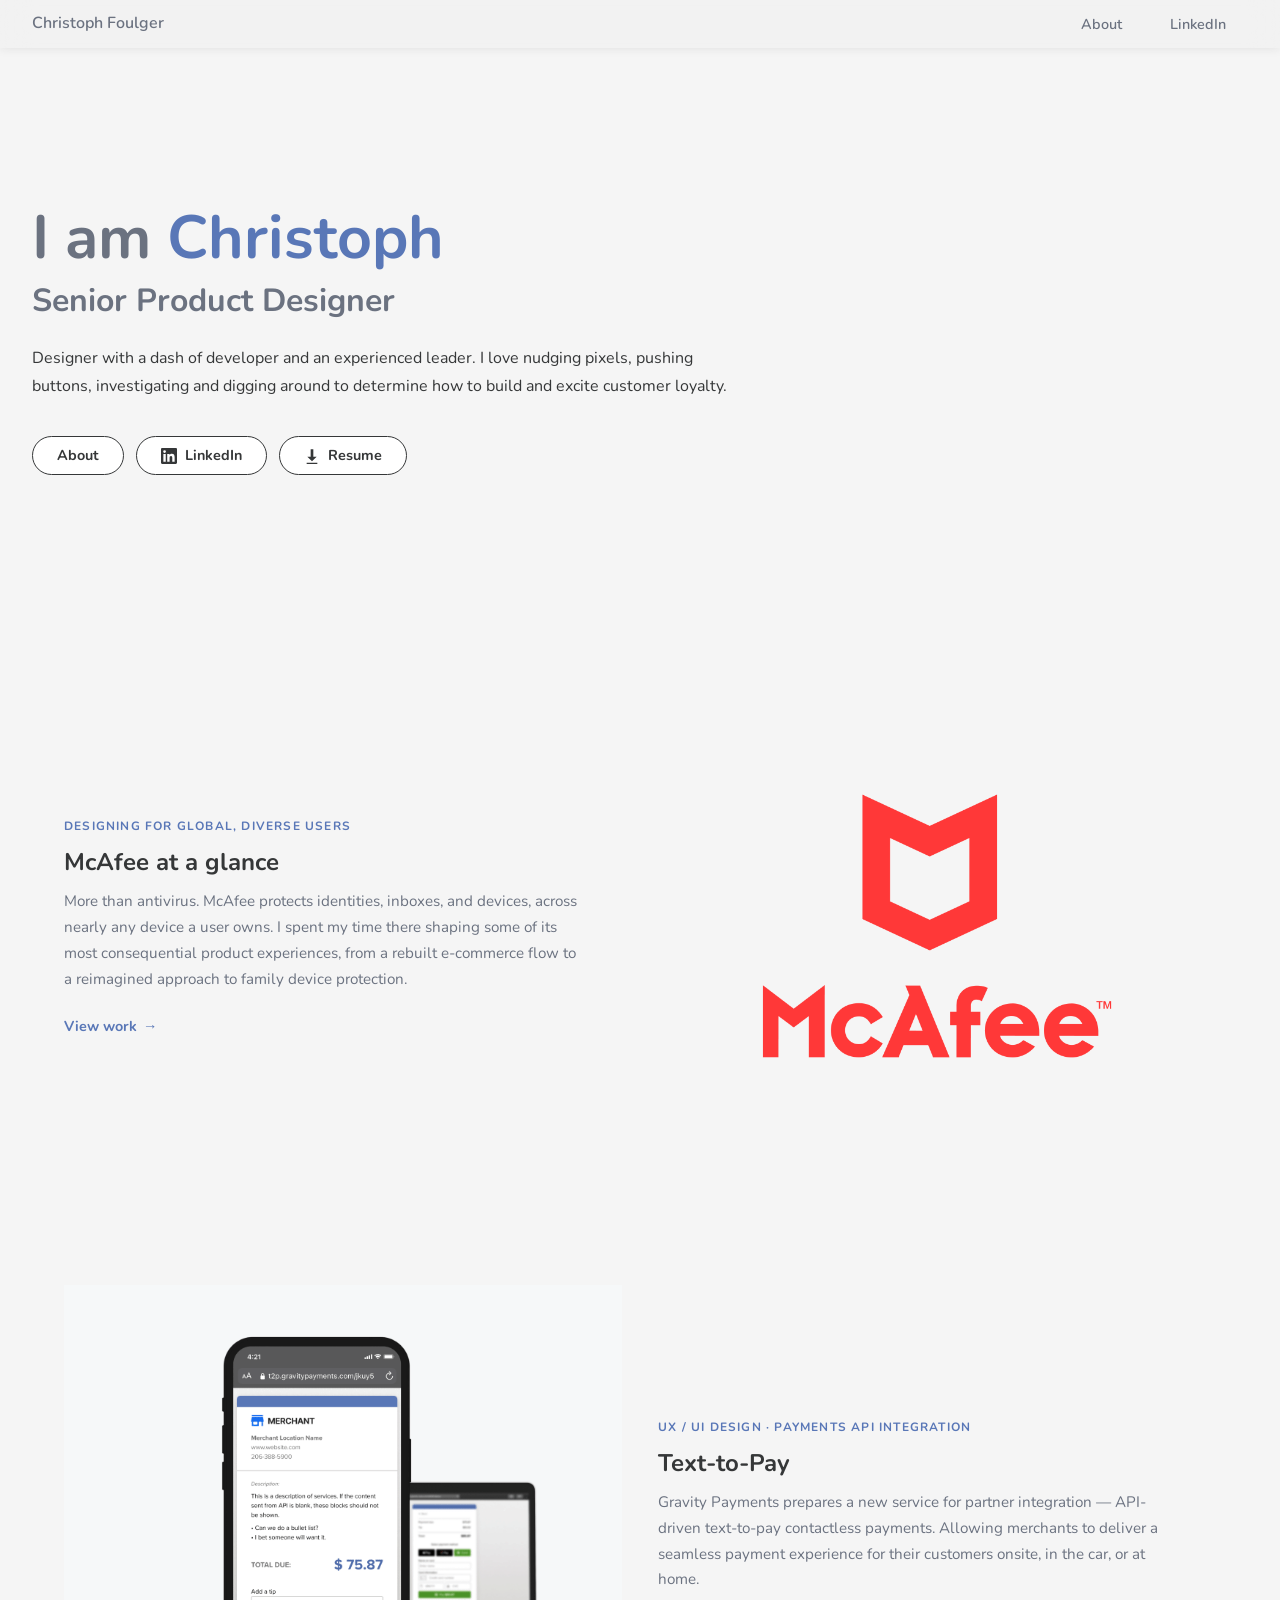
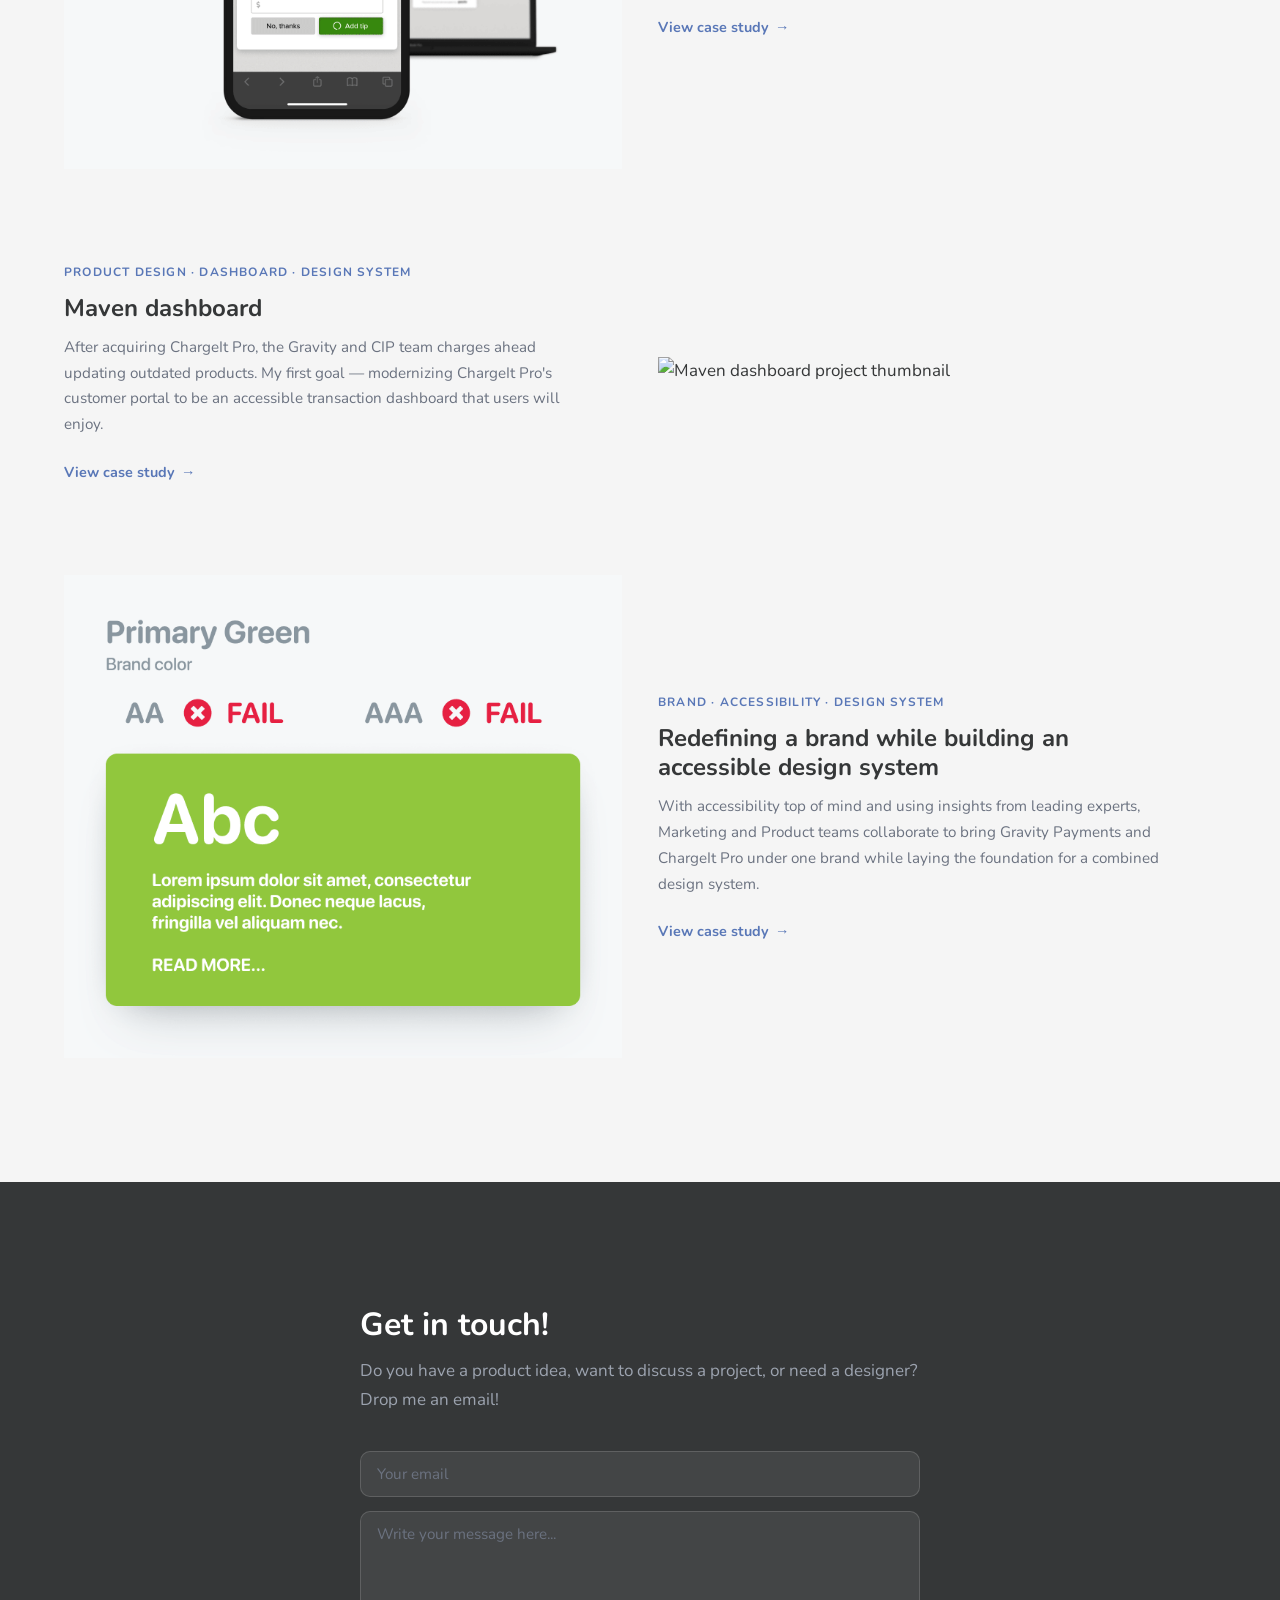
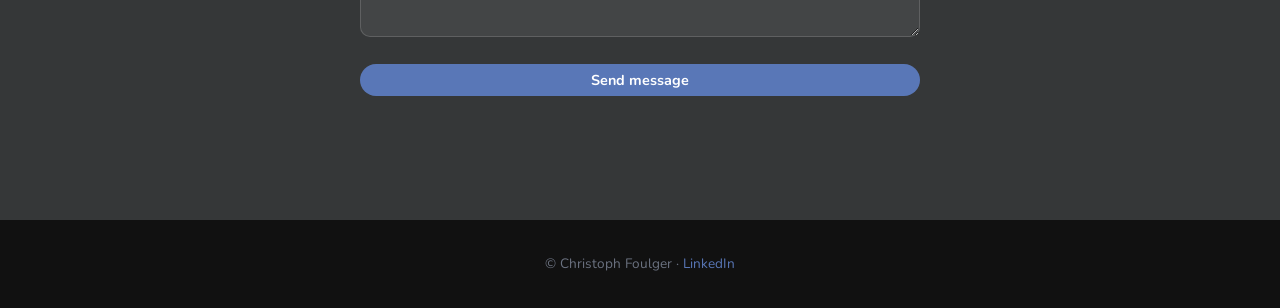
==== commit c3c1bec6: "updating the last of the html links" ====
--- a/index.html
+++ b/index.html
@@ -10,7 +10,7 @@
   <meta property="og:site_name" content="Christoph Foulger - Senior Product Designer">
   <meta property="og:description" content="Portfolio of Christoph Foulger, Senior Product Designer. Designer with a dash of developer and an experienced leader.">
   <meta property="og:image" content="https://iamchristoph.com/assets/images/open-graph-image.png">
-  <meta property="og:url" content="https://iamchristoph.com/text-to-pay.html">
+  <meta property="og:url" content="https://iamchristoph.com/text-to-pay">
   <meta name="twitter:card" content="summary_large_image">
   <meta name="twitter:title" content="Christoph Foulger - Senior Product Designer">
   <meta name="twitter:description" content="Portfolio of Christoph Foulger, Senior Product Designer. Designer with a dash of developer and an experienced leader.">
@@ -58,7 +58,7 @@
     <div class="projects-grid">
 
       <!-- Project 0: McAfee at a glance -->
-      <a class="project-card reverse" href="at-mcafee.html">
+      <a class="project-card reverse" href="at-mcafee">
         <div class="project-card-image">
           <img src="assets/images/home/thumb-at-mcafee.png" alt="McAfee at a glance thumbnail" loading="lazy" />
         </div>
@@ -71,7 +71,7 @@
       </a>
 
       <!-- Project 1: Text-to-Pay -->
-      <a class="project-card" href="text-to-pay.html">
+      <a class="project-card" href="text-to-pay">
         <div class="project-card-image">
           <img src="assets/images/home/thumb-text-to-pay.gif" alt="Text-to-Pay project thumbnail" loading="lazy" />
         </div>
@@ -84,7 +84,7 @@
       </a>
 
       <!-- Project 2: Maven dashboard -->
-      <a class="project-card reverse" href="maven.html">
+      <a class="project-card reverse" href="maven">
         <div class="project-card-image">
           <img src="assets/images/home/thumb-maven.gif" alt="Maven dashboard project thumbnail" loading="lazy" />
         </div>
@@ -97,7 +97,7 @@
       </a>
 
       <!-- Project 3: Redefining a brand -->
-      <a class="project-card" href="brand.html">
+      <a class="project-card" href="brand">
         <div class="project-card-image">
           <img src="assets/images/home/thumb-brand.gif" alt="Brand and design system project thumbnail" loading="lazy" />
         </div>
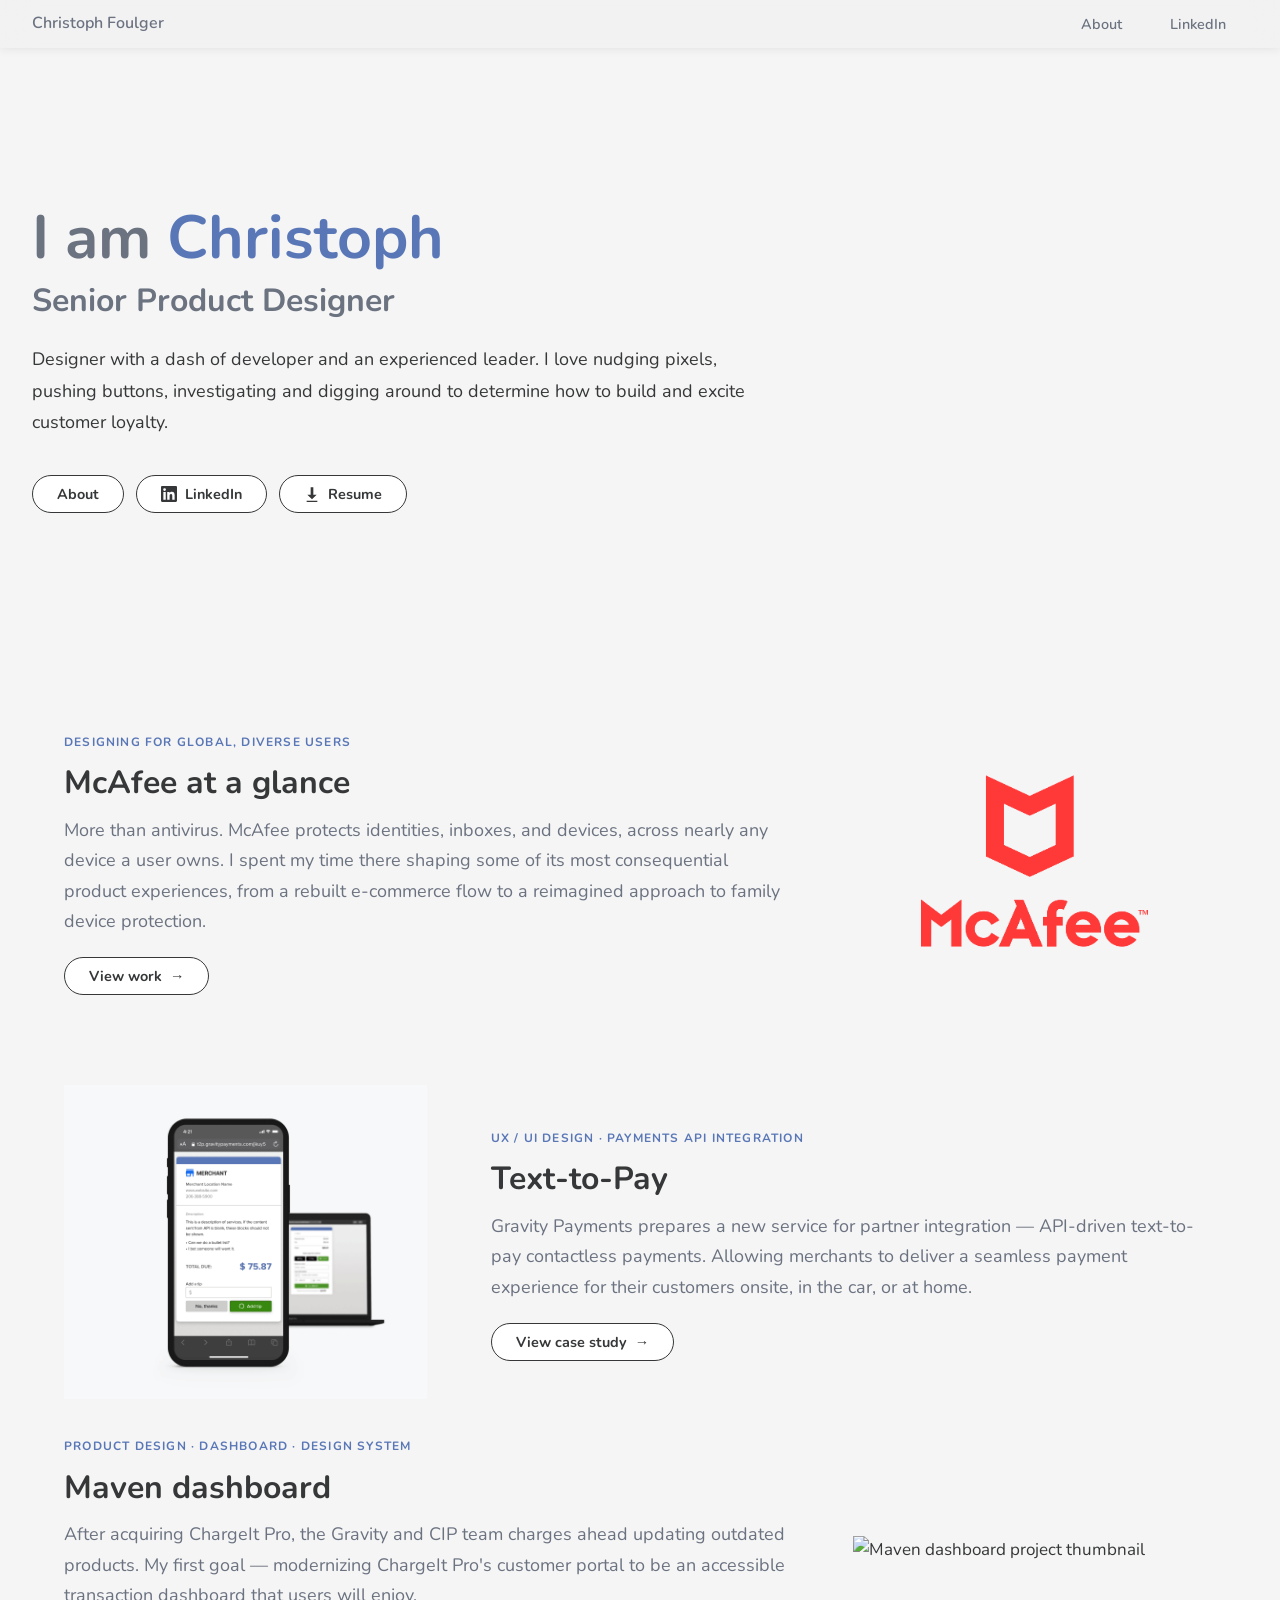
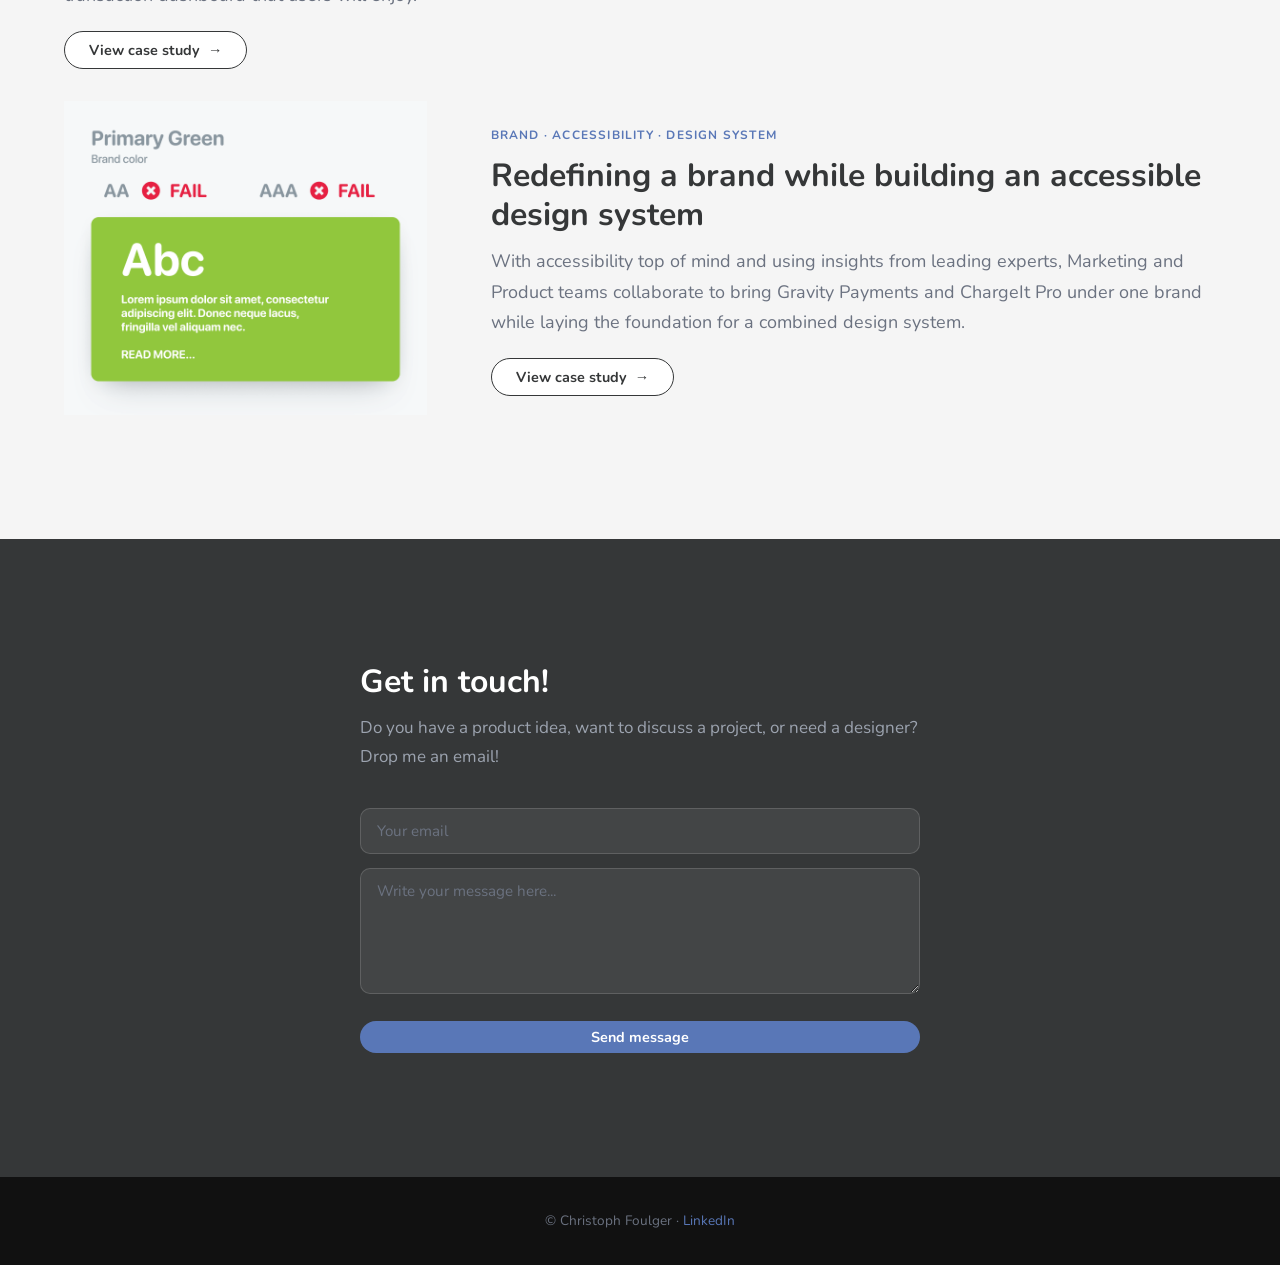
==== commit 563384e5: "whole latta updates to the index" ====
--- a/index.html
+++ b/index.html
@@ -17,7 +17,7 @@
   <meta name="twitter:image" content="https://iamchristoph.com/assets/images/open-graph-image.png">
   <link rel="icon" type="image/png" href="favicon.png" sizes="64x64">
   <link rel="apple-touch-icon" href="favicon.png" sizes="180x180">
-  <link rel="stylesheet" href="assets/css/style.css?v=1.5" />
+  <link rel="stylesheet" href="assets/css/style.css?v=1.6" />
 </head>
 <body>
 
@@ -66,7 +66,7 @@
           <span class="project-tag">Designing for Global, Diverse Users</span>
           <h3>McAfee at a glance</h3>
           <p>More than antivirus. McAfee protects identities, inboxes, and devices, across nearly any device a user owns. I spent my time there shaping some of its most consequential product experiences, from a rebuilt e-commerce flow to a reimagined approach to family device protection.</p>
-          <span class="project-link">View work</span>
+          <span class="project-link btn btn-secondary">View work</span>
         </div>
       </a>
 
@@ -79,7 +79,7 @@
           <span class="project-tag">UX / UI Design · Payments API Integration</span>
           <h3>Text-to-Pay</h3>
           <p>Gravity Payments prepares a new service for partner integration — API-driven text-to-pay contactless payments. Allowing merchants to deliver a seamless payment experience for their customers onsite, in the car, or at home.</p>
-          <span class="project-link">View case study</span>
+          <span class="project-link btn btn-secondary">View case study</span>
         </div>
       </a>
 
@@ -92,7 +92,7 @@
           <span class="project-tag">Product Design · Dashboard · Design System</span>
           <h3>Maven dashboard</h3>
           <p>After acquiring ChargeIt Pro, the Gravity and CIP team charges ahead updating outdated products. My first goal — modernizing ChargeIt Pro's customer portal to be an accessible transaction dashboard that users will enjoy.</p>
-          <span class="project-link">View case study</span>
+          <span class="project-link btn btn-secondary">View case study</span>
         </div>
       </a>
 
@@ -105,7 +105,7 @@
           <span class="project-tag">Brand · Accessibility · Design System</span>
           <h3>Redefining a brand while building an accessible design system</h3>
           <p>With accessibility top of mind and using insights from leading experts, Marketing and Product teams collaborate to bring Gravity Payments and ChargeIt Pro under one brand while laying the foundation for a combined design system.</p>
-          <span class="project-link">View case study</span>
+          <span class="project-link btn btn-secondary">View case study</span>
         </div>
       </a>
 
--- a/assets/css/style.css
+++ b/assets/css/style.css
@@ -141,7 +141,7 @@
   margin-bottom: 36px;
 }
 .hero p {
-  font-size: 1rem;
+  font-size: 1.125rem;
   color: var(--text);
   max-width: 720px;
   line-height: 1.75;
@@ -177,15 +177,15 @@
 .projects-grid {
   max-width: var(--max-width);
   margin: 0 auto;
-  padding: 0 32px;
   display: flex;
   flex-direction: column;
-  gap: 64px;
+  gap: 32px;
 }
 .project-card {
   display: grid;
-  grid-template-columns: 1fr 1fr;
-  gap: 36px;
+  grid-template-columns: 1fr 2fr;
+  gap: 64px;
+  margin: 0 32px;
   align-items: center;
   text-decoration: none;
   color: inherit;
@@ -199,13 +199,12 @@
 .project-card-image img {
   width: 100%;
   height: 100%;
-  max-width: 600px;
+  max-width: 400px;
   object-fit: cover;
   transition: transform 0.4s;
 }
 .project-card:hover .project-card-image img { transform: scale(1.07); }
 .project-card-body { 
-  padding: 24px 40px 24px 0;
   min-height: 100%;
   align-content: center;
 }
@@ -220,26 +219,26 @@
   margin-bottom: 12px;
 }
 .project-card-body h3 {
-  font-size: 1.5rem;
+  font-size: 2rem;
   margin-bottom: 12px;
   color: var(--text);
 }
 .project-card-body p {
   color: var(--text-light);
-  font-size: 0.95rem;
+  font-size: 1.125rem;
   line-height: 1.7;
   margin-bottom: 20px;
 }
 .project-link {
-  font-family: var(--heading-font);
-  font-size: 0.9rem;
-  font-weight: 700;
-  color: var(--blue);
-  display: inline-flex;
-  align-items: center;
-  gap: 6px;
+  transition: all 0.2s;
 }
 .project-link::after { content: '→'; }
+.project-card:hover .project-link { 
+  background: var(--blue); 
+  border-color: var(--blue); 
+  color: white; 
+  text-decoration: none;
+}
 
 
 /* --- Contact Section (Home) --- */
@@ -659,6 +658,7 @@
 
   .project-card {
     grid-template-columns: 1fr;
+    gap: 8px;
   }
   .project-card.reverse { direction: ltr; }
   .project-card-body { padding: 24px !important; }
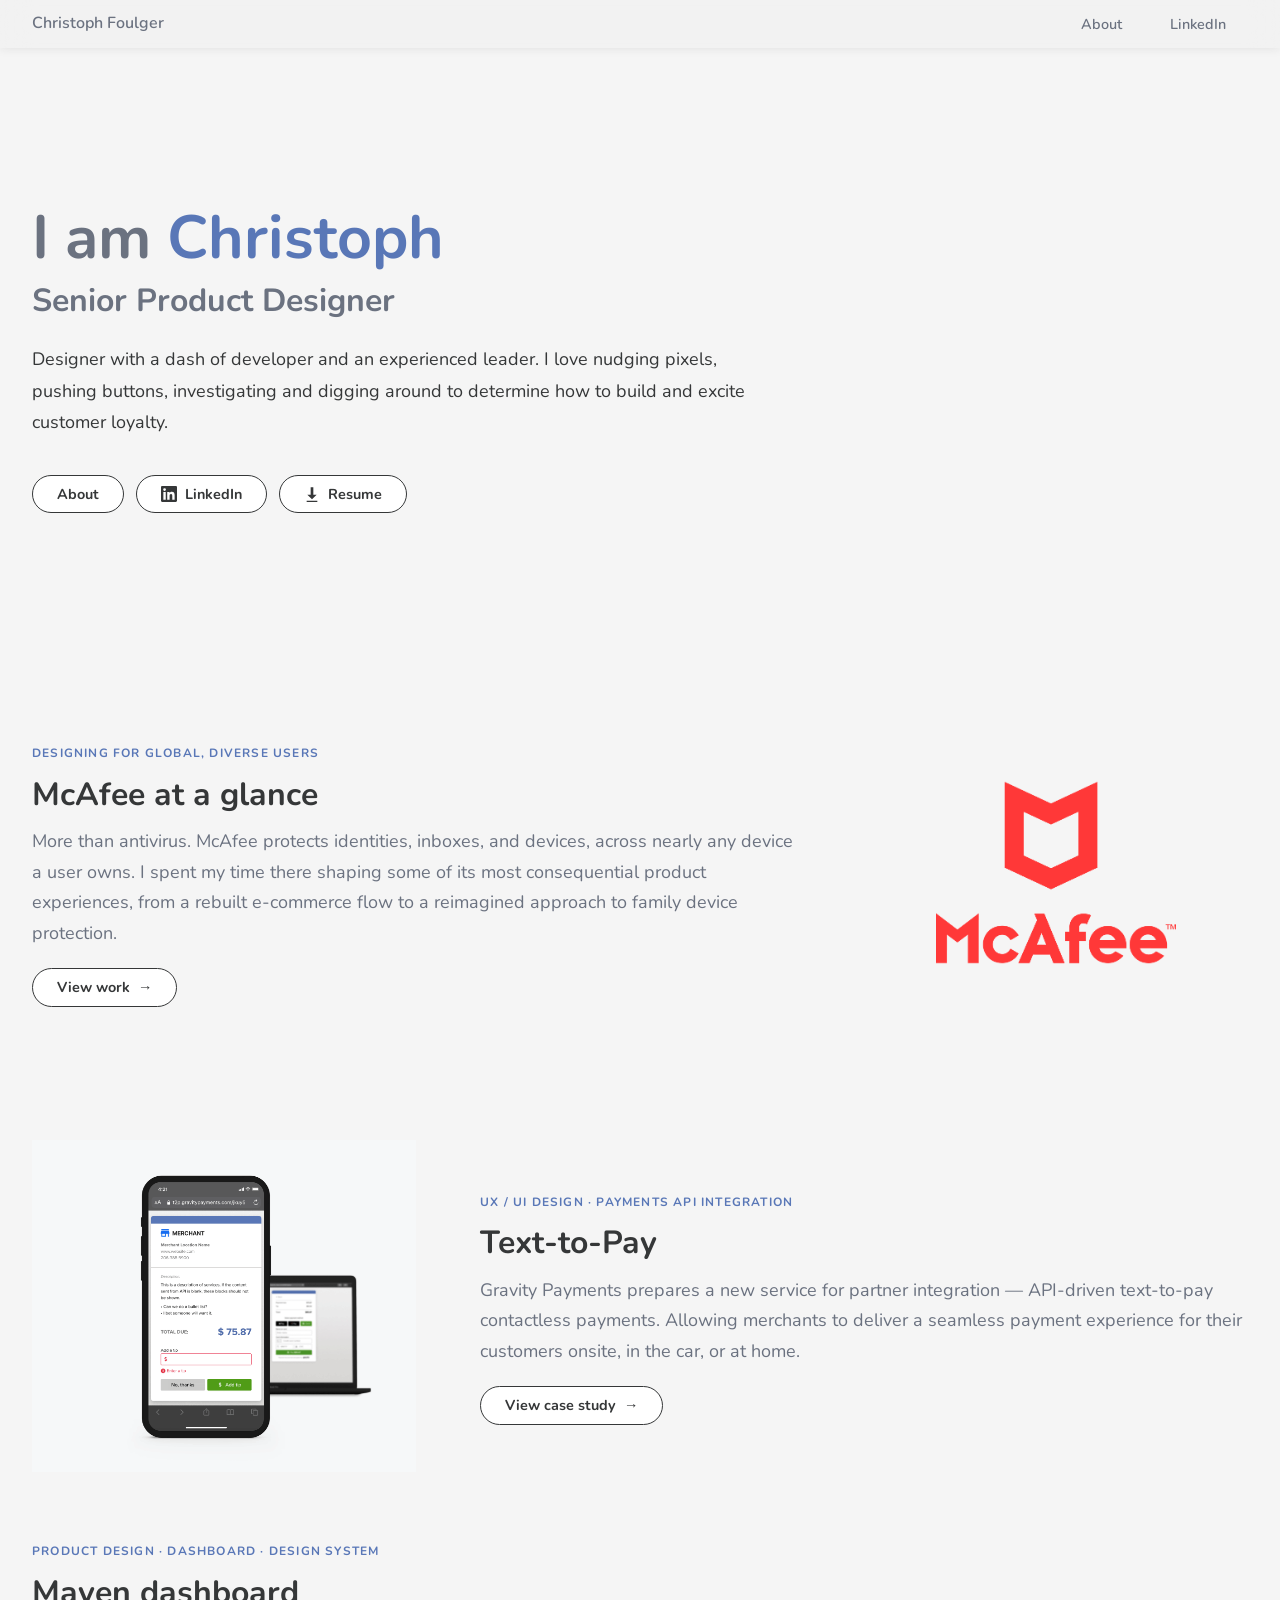
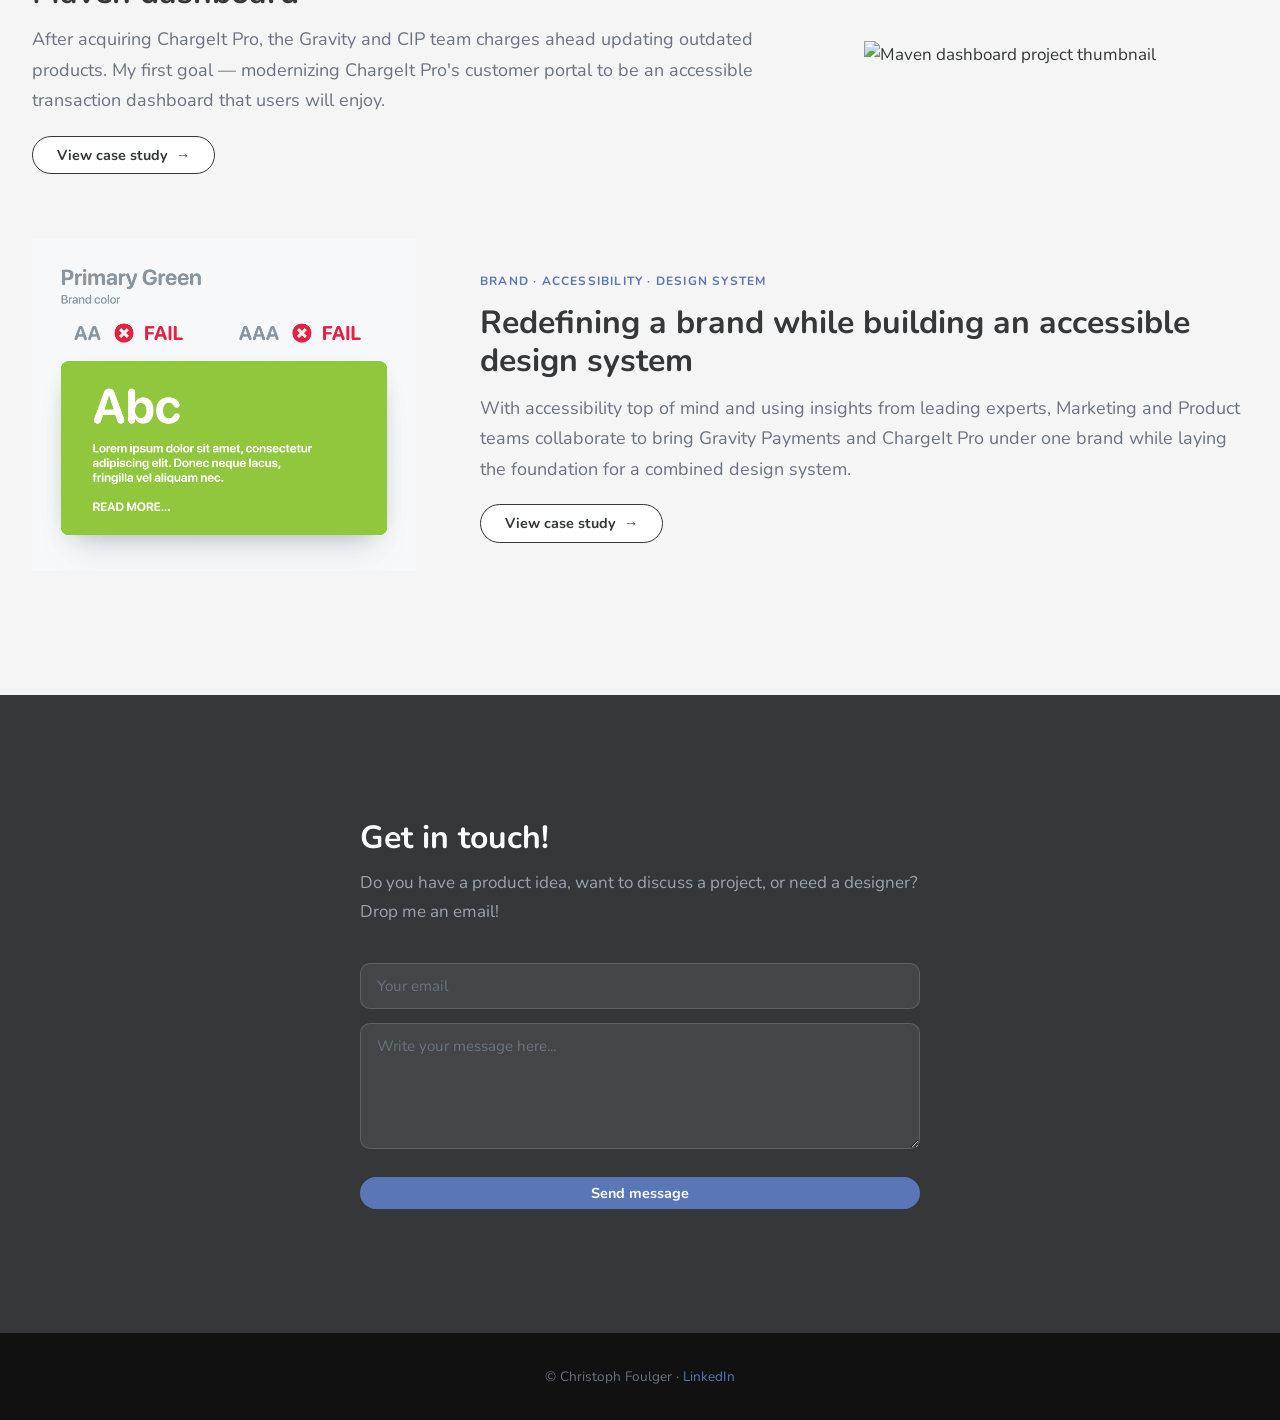
==== commit d4b75617: "Update index.html" ====
--- a/index.html
+++ b/index.html
@@ -10,7 +10,7 @@
   <meta property="og:site_name" content="Christoph Foulger - Senior Product Designer">
   <meta property="og:description" content="Portfolio of Christoph Foulger, Senior Product Designer. Designer with a dash of developer and an experienced leader.">
   <meta property="og:image" content="https://iamchristoph.com/assets/images/open-graph-image.png">
-  <meta property="og:url" content="https://iamchristoph.com/text-to-pay">
+  <meta property="og:url" content="https://iamchristoph.com/">
   <meta name="twitter:card" content="summary_large_image">
   <meta name="twitter:title" content="Christoph Foulger - Senior Product Designer">
   <meta name="twitter:description" content="Portfolio of Christoph Foulger, Senior Product Designer. Designer with a dash of developer and an experienced leader.">
--- a/assets/css/style.css
+++ b/assets/css/style.css
@@ -173,19 +173,23 @@
 .full-width { min-width: 100%; justify-content: center; }
 
 /* --- Project Cards (Home) --- */
-.projects-section { padding: 0 32px var(--section-gap); }
+.projects-section { 
+  padding: 0 32px var(--section-gap);
+  max-width: var(--max-width);
+  margin: 0 auto;
+}
 .projects-grid {
   max-width: var(--max-width);
   margin: 0 auto;
   display: flex;
   flex-direction: column;
-  gap: 32px;
+  gap: 64px;
 }
 .project-card {
   display: grid;
   grid-template-columns: 1fr 2fr;
   gap: 64px;
-  margin: 0 32px;
+  margin: 0 auto;
   align-items: center;
   text-decoration: none;
   color: inherit;
@@ -661,7 +665,6 @@
     gap: 8px;
   }
   .project-card.reverse { direction: ltr; }
-  .project-card-body { padding: 24px !important; }
 
   .about-hero {
     grid-template-columns: 1fr;
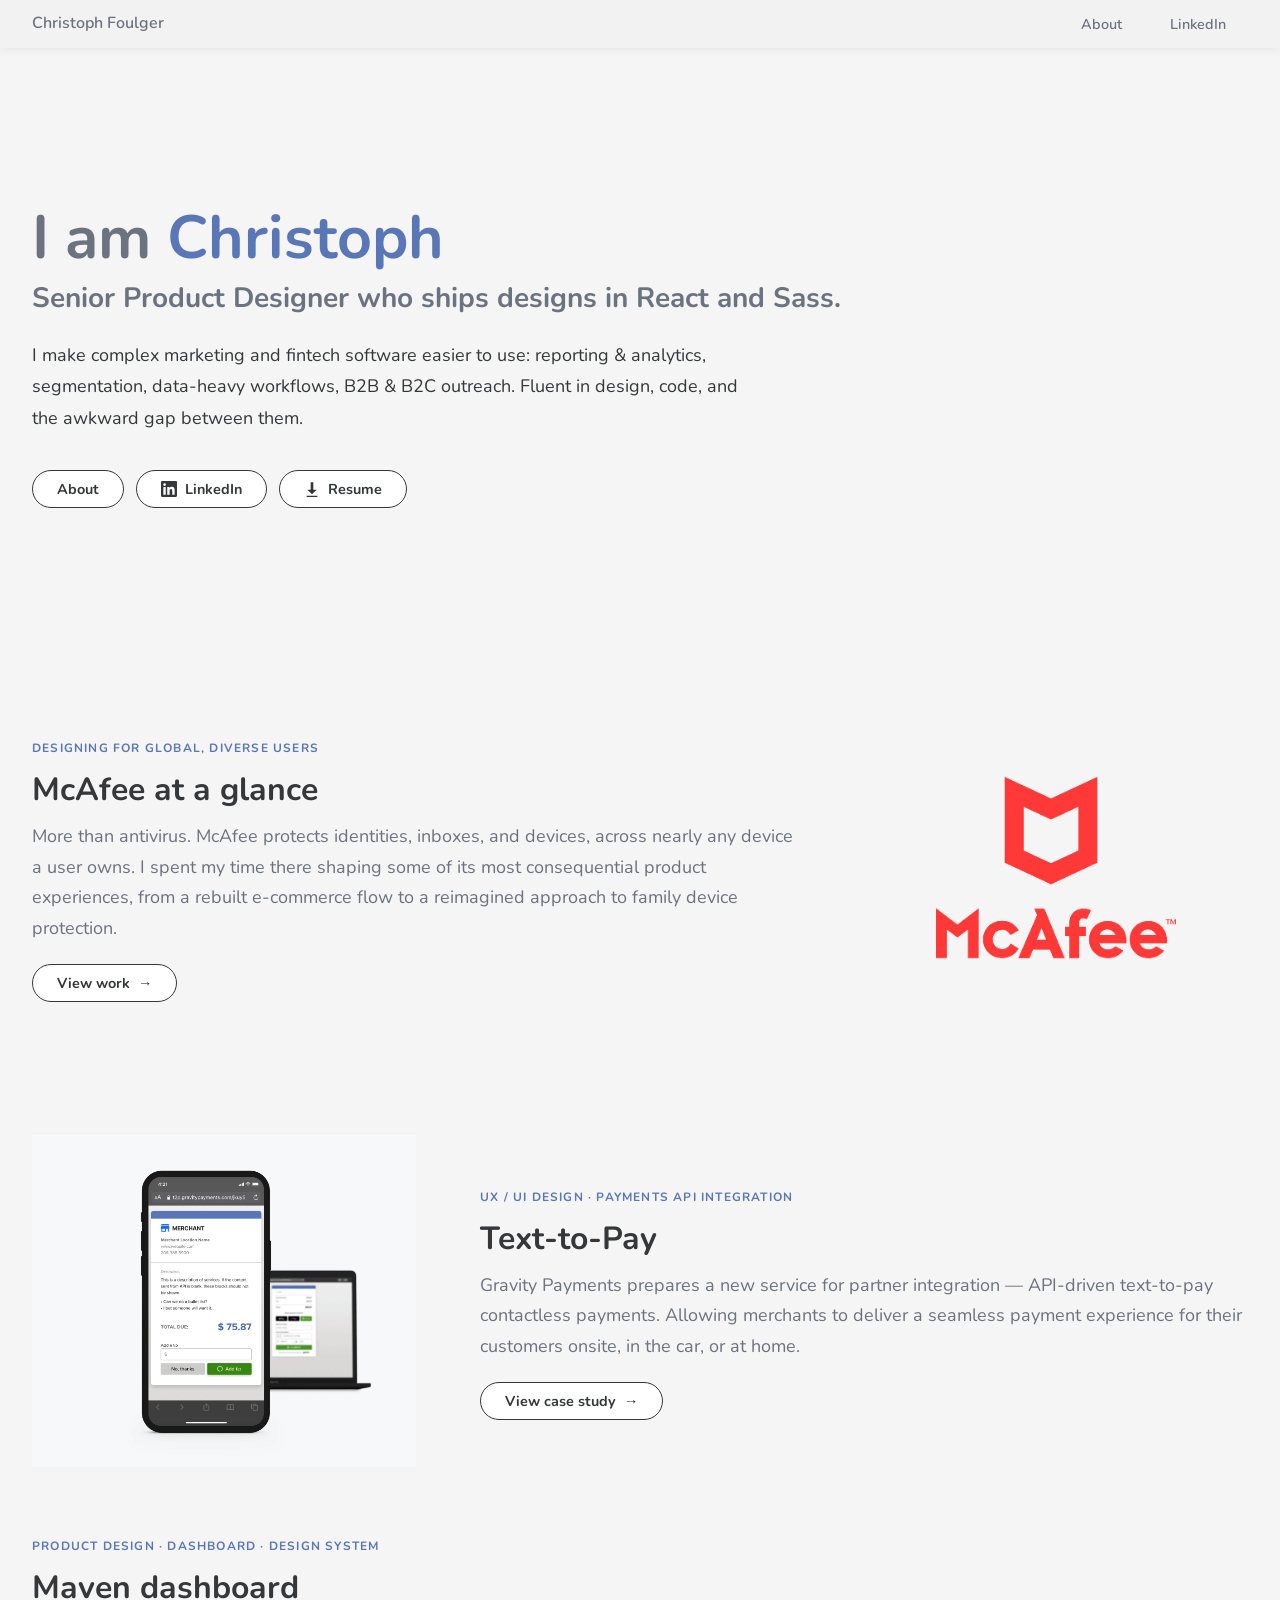
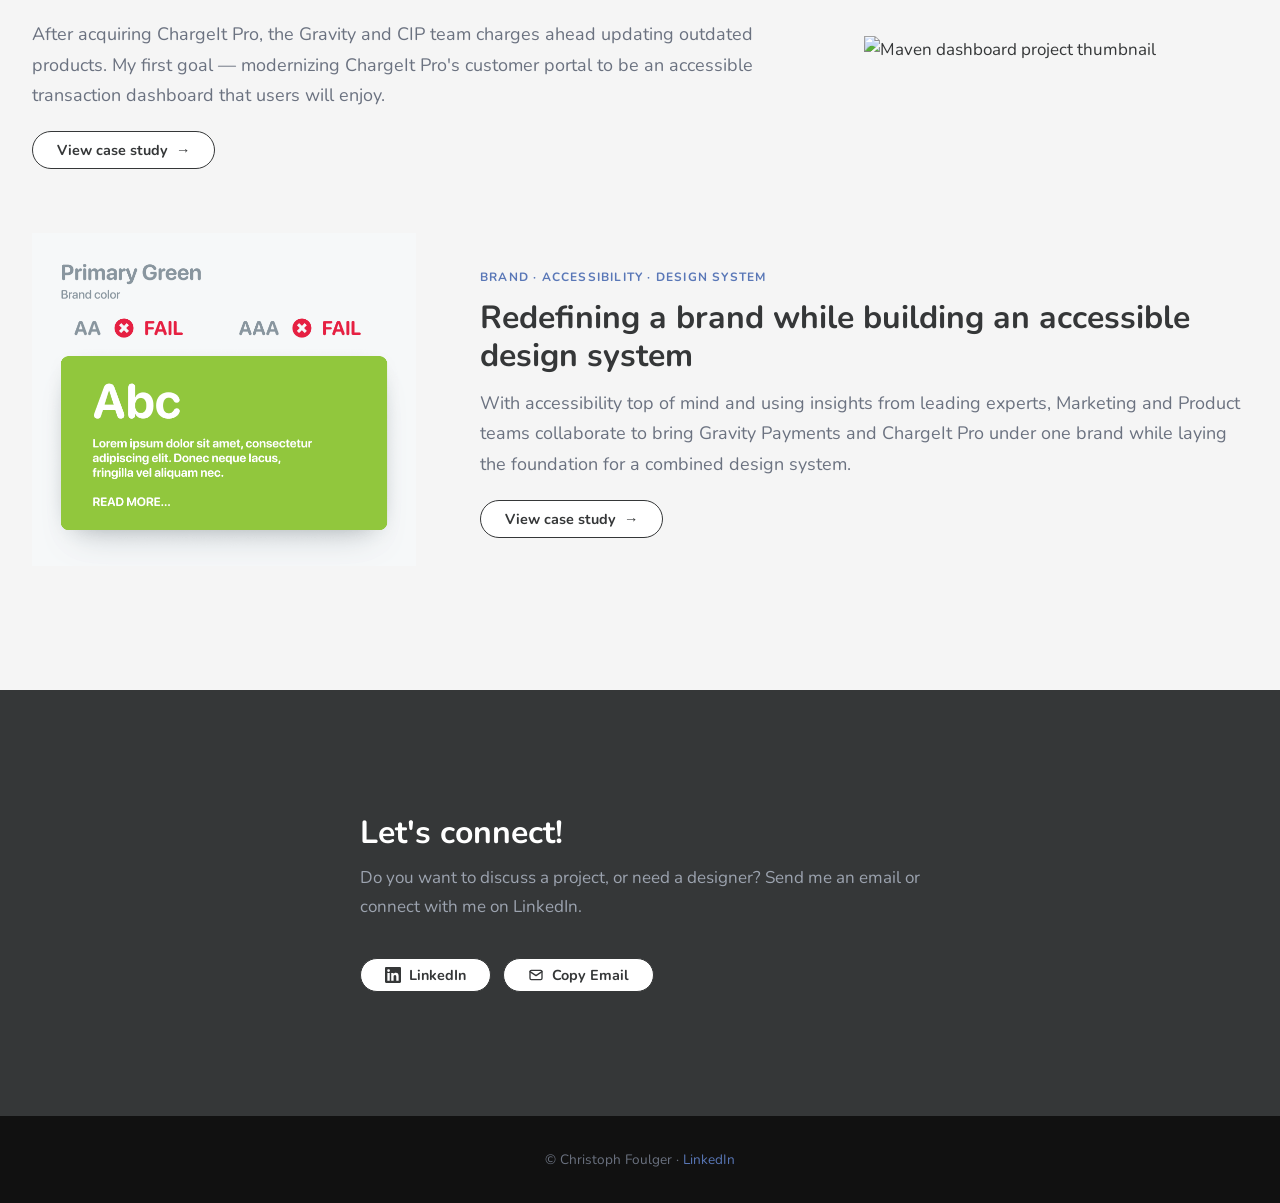
==== commit 66aba89e: "updated header and footer made some AI suggested edits to buttons and og: links" ====
--- a/index.html
+++ b/index.html
@@ -5,7 +5,7 @@
   <meta name="viewport" content="width=device-width, initial-scale=1.0" />
   <title>Christoph Foulger — Senior Product Designer</title>
   <meta name="description" content="Portfolio of Christoph Foulger, Senior Product Designer. Designer with a dash of developer and an experienced leader." />
-  <meta property="og:type" content="article">
+  <meta property="og:type" content="website">
   <meta property="og:title" content="Portfolio of Christoph Foulger, Senior Product Designer.">
   <meta property="og:site_name" content="Christoph Foulger - Senior Product Designer">
   <meta property="og:description" content="Portfolio of Christoph Foulger, Senior Product Designer. Designer with a dash of developer and an experienced leader.">
@@ -17,7 +17,7 @@
   <meta name="twitter:image" content="https://iamchristoph.com/assets/images/open-graph-image.png">
   <link rel="icon" type="image/png" href="favicon.png" sizes="64x64">
   <link rel="apple-touch-icon" href="favicon.png" sizes="180x180">
-  <link rel="stylesheet" href="assets/css/style.css?v=1.6" />
+  <link rel="stylesheet" href="assets/css/style.css?v=1.7" />
 </head>
 <body>
 
@@ -27,7 +27,7 @@
       <a class="nav-logo" href="/">Christoph Foulger</a>
       <div class="nav-links">
         <a href="about">About</a>
-        <a href="https://www.linkedin.com/in/christophfoulger/" target="_blank">LinkedIn</a>
+        <a href="https://www.linkedin.com/in/christophfoulger/" target="_blank" rel="noopener noreferrer">LinkedIn</a>
       </div>
     </div>
   </nav>
@@ -35,18 +35,19 @@
   <!-- Hero -->
   <section class="hero">
     <h1>I am <span class="highlight">Christoph</span></h1>
-    <h2>Senior Product Designer</h2>
-    <p>Designer with a dash of developer and an experienced leader. I love nudging pixels, pushing buttons, investigating and digging around to determine how to build and excite customer loyalty.</p>
+    <h2>Senior Product Designer who ships designs in React and Sass.</h2>
+    <p>I make complex marketing and fintech software easier to use: reporting & analytics, segmentation, data-heavy workflows, B2B & B2C outreach. Fluent in design, code, and the awkward gap between them.</p>
+
     <div class="hero-ctas">
       <a href="about" class="btn btn-secondary">
         <!-- <svg width="16" height="16" viewBox="0 0 24 24" fill="currentColor"><path d="M16,7 A4,4 0 1,1 8,7 A4,4 0 1,1 16,7 Z M4,22 V18 C4,13.5 7.5,11 12,11 C16.5,11 20,13.5 20,18 V22 Z"/></svg> -->
         About
       </a>
-      <a href="https://www.linkedin.com/in/christophfoulger/" target="_blank" class="btn btn-secondary">
+      <a href="https://www.linkedin.com/in/christophfoulger/" target="_blank" rel="noopener noreferrer" class="btn btn-secondary">
         <svg width="16" height="16" viewBox="0 0 24 24" fill="currentColor"><path d="M20.447 20.452h-3.554v-5.569c0-1.328-.027-3.037-1.852-3.037-1.853 0-2.136 1.445-2.136 2.939v5.667H9.351V9h3.414v1.561h.046c.477-.9 1.637-1.85 3.37-1.85 3.601 0 4.267 2.37 4.267 5.455v6.286zM5.337 7.433a2.062 2.062 0 0 1-2.063-2.065 2.064 2.064 0 1 1 2.063 2.065zm1.782 13.019H3.555V9h3.564v11.452zM22.225 0H1.771C.792 0 0 .774 0 1.729v20.542C0 23.227.792 24 1.771 24h20.451C23.2 24 24 23.227 24 22.271V1.729C24 .774 23.2 0 22.222 0h.003z"/></svg>
         LinkedIn
       </a>
-      <a href="Christoph_Foulger_Resume.pdf" target="_blank" class="btn btn-secondary hidden">
+      <a href="Christoph_Foulger_Resume.pdf" target="_blank" rel="noopener noreferrer" class="btn btn-secondary hidden">
         <svg width="16" height="16" viewBox="0 0 24 24" fill="currentColor"><path d="M10,2 H14 V13 H19 L12,20 L5,13 H10 Z M4,22 H20 V24 H4 Z"/></svg>
         Resume
       </a>
@@ -114,6 +115,37 @@
 
   <!-- Contact -->
   <section class="contact-section">
+    <div class="contact-inner">
+      <h2>Let's connect!</h2>
+      <p>Do you want to discuss a project, or need a designer? Send me an email or connect with me on LinkedIn.</p>
+
+      <div class="cx-contact">
+        <div class="cx-contact__buttons">
+          <a class="cx-btn" href="https://www.linkedin.com/in/christophfoulger/"
+            target="_blank" rel="noopener noreferrer">
+            <svg class="cx-btn__icon" width="16" height="16" viewBox="0 0 24 24" fill="currentColor" aria-hidden="true"><path d="M20.447 20.452h-3.554v-5.569c0-1.328-.027-3.037-1.852-3.037-1.853 0-2.136 1.445-2.136 2.939v5.667H9.351V9h3.414v1.561h.046c.477-.9 1.637-1.85 3.37-1.85 3.601 0 4.267 2.37 4.267 5.455v6.286zM5.337 7.433a2.062 2.062 0 0 1-2.063-2.065 2.064 2.064 0 1 1 2.063 2.065zm1.782 13.019H3.555V9h3.564v11.452zM22.225 0H1.771C.792 0 0 .774 0 1.729v20.542C0 23.227.792 24 1.771 24h20.451C23.2 24 24 23.227 24 22.271V1.729C24 .774 23.2 0 22.222 0h.003z"/></svg>
+            <span class="cx-btn__label">LinkedIn</span>
+            <span class="cx-sr-only">(opens in a new tab)</span>
+          </a>
+
+          <button type="button" class="cx-btn cx-copy-email" data-user="iamxoph" data-domain="me.com">
+            <svg class="cx-btn__icon" viewBox="0 0 24 24" width="16" height="16" fill="none"
+                stroke="currentColor" stroke-width="2" stroke-linecap="round"
+                stroke-linejoin="round" aria-hidden="true">
+              <rect x="3" y="5" width="18" height="14" rx="2"></rect>
+              <path d="M3 7l9 6 9-6"></path>
+            </svg>
+            <span class="cx-btn__label">Copy Email</span>
+          </button>
+        </div>
+
+        <span class="cx-sr-only cx-copy-status" role="status" aria-live="polite"></span>
+      </div>
+
+    </div>
+  </section>
+
+  <!-- <section class="contact-section">
     <div class="contact-inner">
       <h2>Get in touch!</h2>
       <p>Do you have a product idea, want to discuss a project, or need a designer? Drop me an email!</p>
@@ -127,13 +159,45 @@
         <button type="submit" class="btn btn-primary full-width">Send message</button>
       </form>
     </div>
-  </section>
+  </section> -->
 
   <!-- Footer -->
   <footer>
-    <p>© Christoph Foulger · <a href="https://www.linkedin.com/in/christophfoulger/" target="_blank">LinkedIn</a></p>
+    <p>© Christoph Foulger · <a href="https://www.linkedin.com/in/christophfoulger/" target="_blank" rel="noopener noreferrer">LinkedIn</a></p>
   </footer>
 
   <script src="assets/zoom.js"></script>
+  <script>
+    document.querySelectorAll('.cx-contact').forEach((root) => {
+      const btn = root.querySelector('.cx-copy-email');
+      const label = btn.querySelector('.cx-btn__label');
+      const status = root.querySelector('.cx-copy-status');
+
+      btn.addEventListener('click', async () => {
+        const email = btn.dataset.user + '@' + btn.dataset.domain;
+
+        try {
+          await navigator.clipboard.writeText(email);
+        } catch (err) {
+          const ta = document.createElement('textarea');
+          ta.value = email;
+          ta.setAttribute('readonly', '');
+          ta.style.position = 'absolute';
+          ta.style.left = '-9999px';
+          document.body.appendChild(ta);
+          ta.select();
+          document.execCommand('copy');
+          document.body.removeChild(ta);
+        }
+
+        label.textContent = 'Copied!';
+        status.textContent = 'Email address copied to clipboard';
+        setTimeout(() => {
+          label.textContent = 'Copy Email';
+          status.textContent = '';
+        }, 2000);
+      });
+    });
+  </script>
 </body>
 </html>
--- a/assets/css/style.css
+++ b/assets/css/style.css
@@ -127,7 +127,7 @@
 }
 .hero h1 .highlight { color: var(--blue); }
 .hero h2 {
-  font-size: clamp(1.4rem, 3vw, 2rem);
+  font-size: clamp(1.4rem, 3vw, 1.75rem);
   font-weight: 700;
   color: var(--text-light);
   margin-bottom: 24px;
@@ -262,28 +262,101 @@
   margin-bottom: 12px;
 }
 .contact-inner p { color: #9ca3af; margin-bottom: 36px; }
-.contact-form { display: flex; flex-direction: column; gap: 14px; text-align: left; }
-.contact-form input,
-.contact-form textarea {
-  width: 100%;
-  padding: 12px 16px;
-  background: rgba(255,255,255,0.07);
-  border: 1.5px solid rgba(255,255,255,0.15);
-  border-radius: 10px;
-  color: white;
-  font-family: var(--body-font);
-  font-size: 0.95rem;
-  transition: border-color 0.2s;
-}
-.contact-form input::placeholder,
-.contact-form textarea::placeholder { color: #6b7280; }
-.contact-form input:focus,
-.contact-form textarea:focus {
-  outline: none;
-  border-color: var(--blue);
-}
-.contact-form textarea { resize: vertical; min-height: 120px; }
-.contact-form .btn-primary { align-self: flex-start; margin-top: 4px; }
+
+
+.cx-contact {
+  /* Button tokens mirror .btn.btn-secondary so these match the hero buttons */
+  --cx-color: var(--text);
+  --cx-bg: var(--white);
+  --cx-border: var(--text);
+  --cx-hover-bg: var(--blue);
+  --cx-hover-color: #fff;
+  --cx-radius: 99px;
+  --cx-gap: 12px;
+
+  box-sizing: border-box;
+  margin: 0;
+  padding: 0;
+}
+
+.cx-contact *,
+.cx-contact *::before,
+.cx-contact *::after {
+  box-sizing: border-box;
+}
+
+.cx-contact .cx-contact__buttons {
+  display: flex;
+  flex-wrap: wrap;
+  align-items: center;
+  gap: var(--cx-gap);
+  margin: 0;
+  padding: 0;
+}
+
+.cx-contact .cx-btn {
+  display: inline-flex;
+  align-items: center;
+  justify-content: center;
+  gap: 8px;
+  margin: 0;
+  padding: 6px 24px;
+  font-family: var(--heading-font);
+  font-size: 0.9rem;
+  font-weight: 700;
+  line-height: normal;
+  letter-spacing: normal;
+  text-transform: none;
+  text-decoration: none;
+  color: var(--cx-color);
+  background: var(--cx-bg);
+  border: 1px solid var(--cx-border);
+  border-radius: var(--cx-radius);
+  box-shadow: none;
+  cursor: pointer;
+  appearance: none;
+  -webkit-appearance: none;
+  transition: all 0.2s;
+}
+
+.cx-contact .cx-btn:hover {
+  background: var(--cx-hover-bg);
+  border-color: var(--cx-hover-bg);
+  color: var(--cx-hover-color);
+  text-decoration: none;
+}
+
+.cx-contact .cx-btn:focus-visible {
+  outline: 2px solid #fff;
+  outline-offset: 3px;
+}
+
+.cx-contact .cx-btn__icon {
+  display: block;
+  flex-shrink: 0;
+  width: 16px;
+  height: 16px;
+  margin: 0;
+}
+
+.cx-contact .cx-btn__label {
+  display: inline;
+  margin: 0;
+  padding: 0;
+}
+
+.cx-contact .cx-sr-only {
+  position: absolute;
+  width: 1px;
+  height: 1px;
+  margin: -1px;
+  padding: 0;
+  overflow: hidden;
+  clip: rect(0, 0, 0, 0);
+  white-space: nowrap;
+  border: 0;
+}
+
 
 /* --- Footer --- */
 footer {
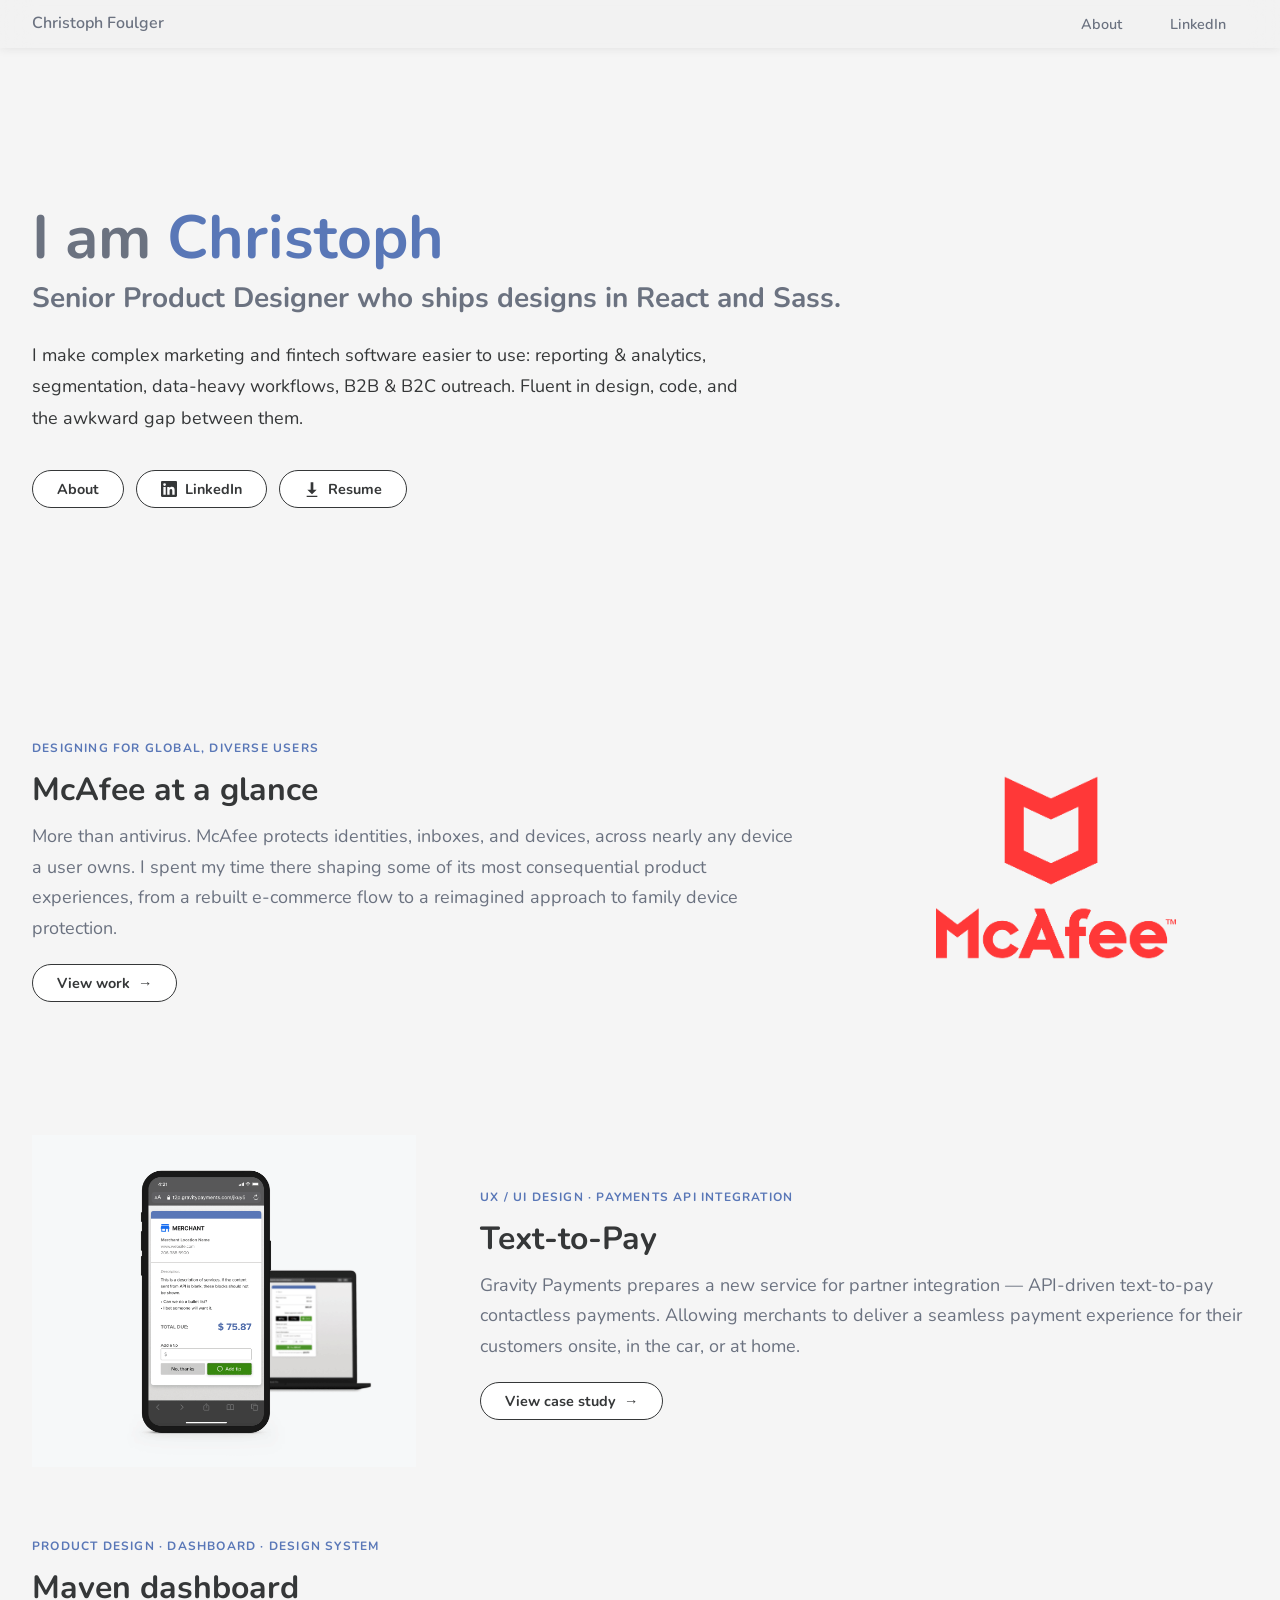
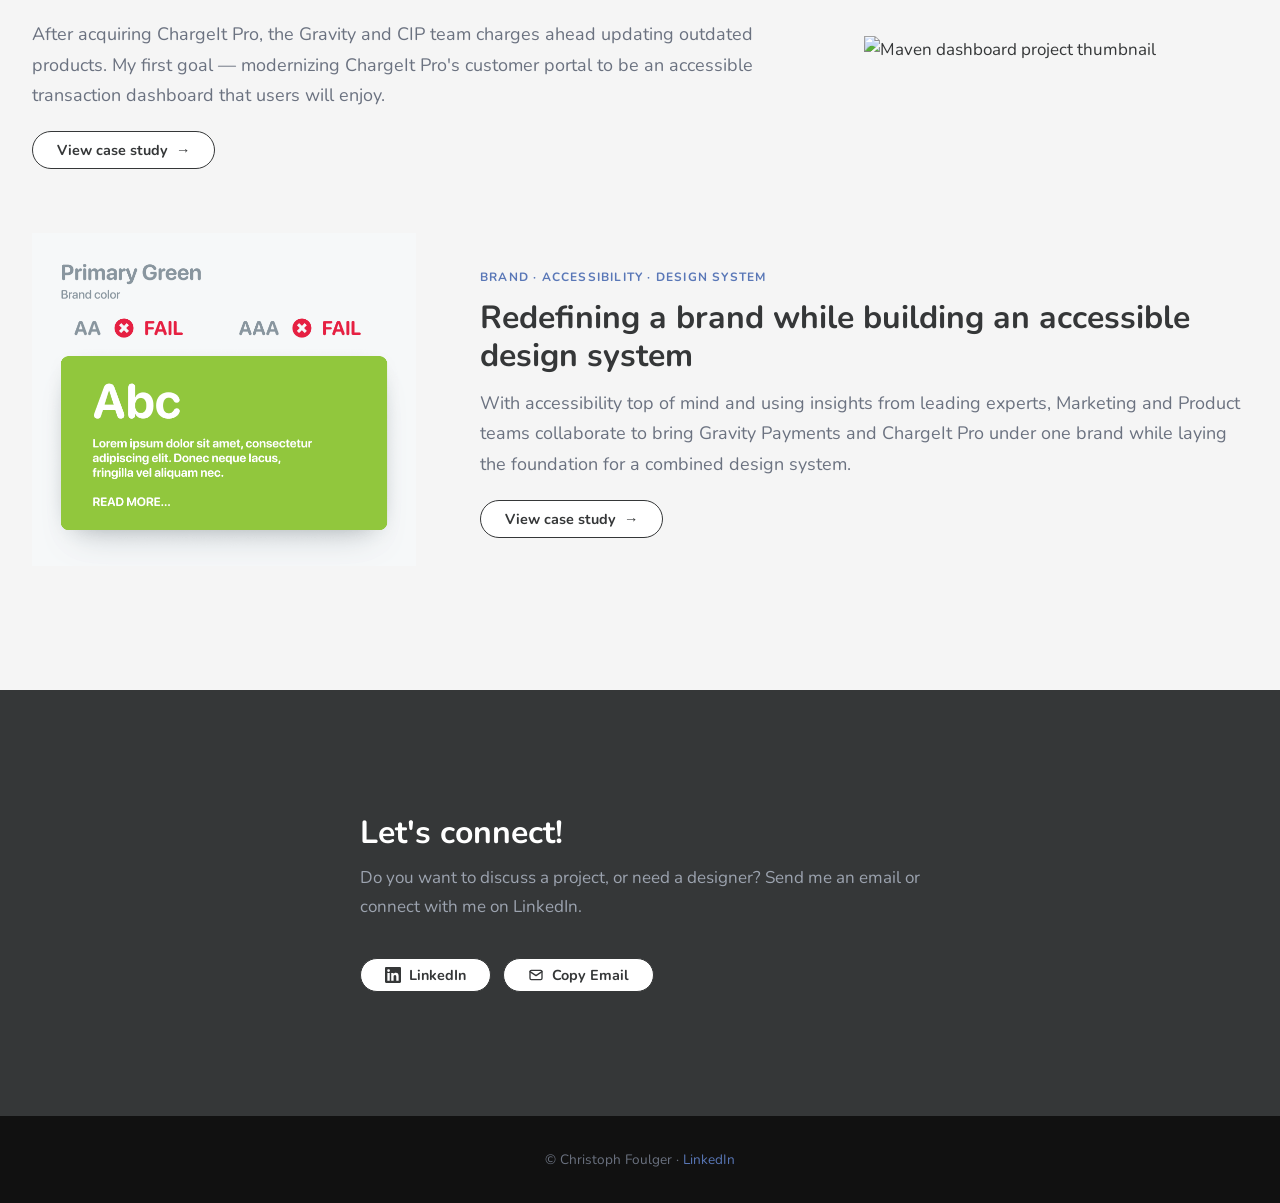
==== commit 2466ace0: "Update index.html" ====
--- a/index.html
+++ b/index.html
@@ -190,7 +190,7 @@
           document.body.removeChild(ta);
         }
 
-        label.textContent = 'Copied!';
+        label.textContent = 'Copied ✔︎';
         status.textContent = 'Email address copied to clipboard';
         setTimeout(() => {
           label.textContent = 'Copy Email';
